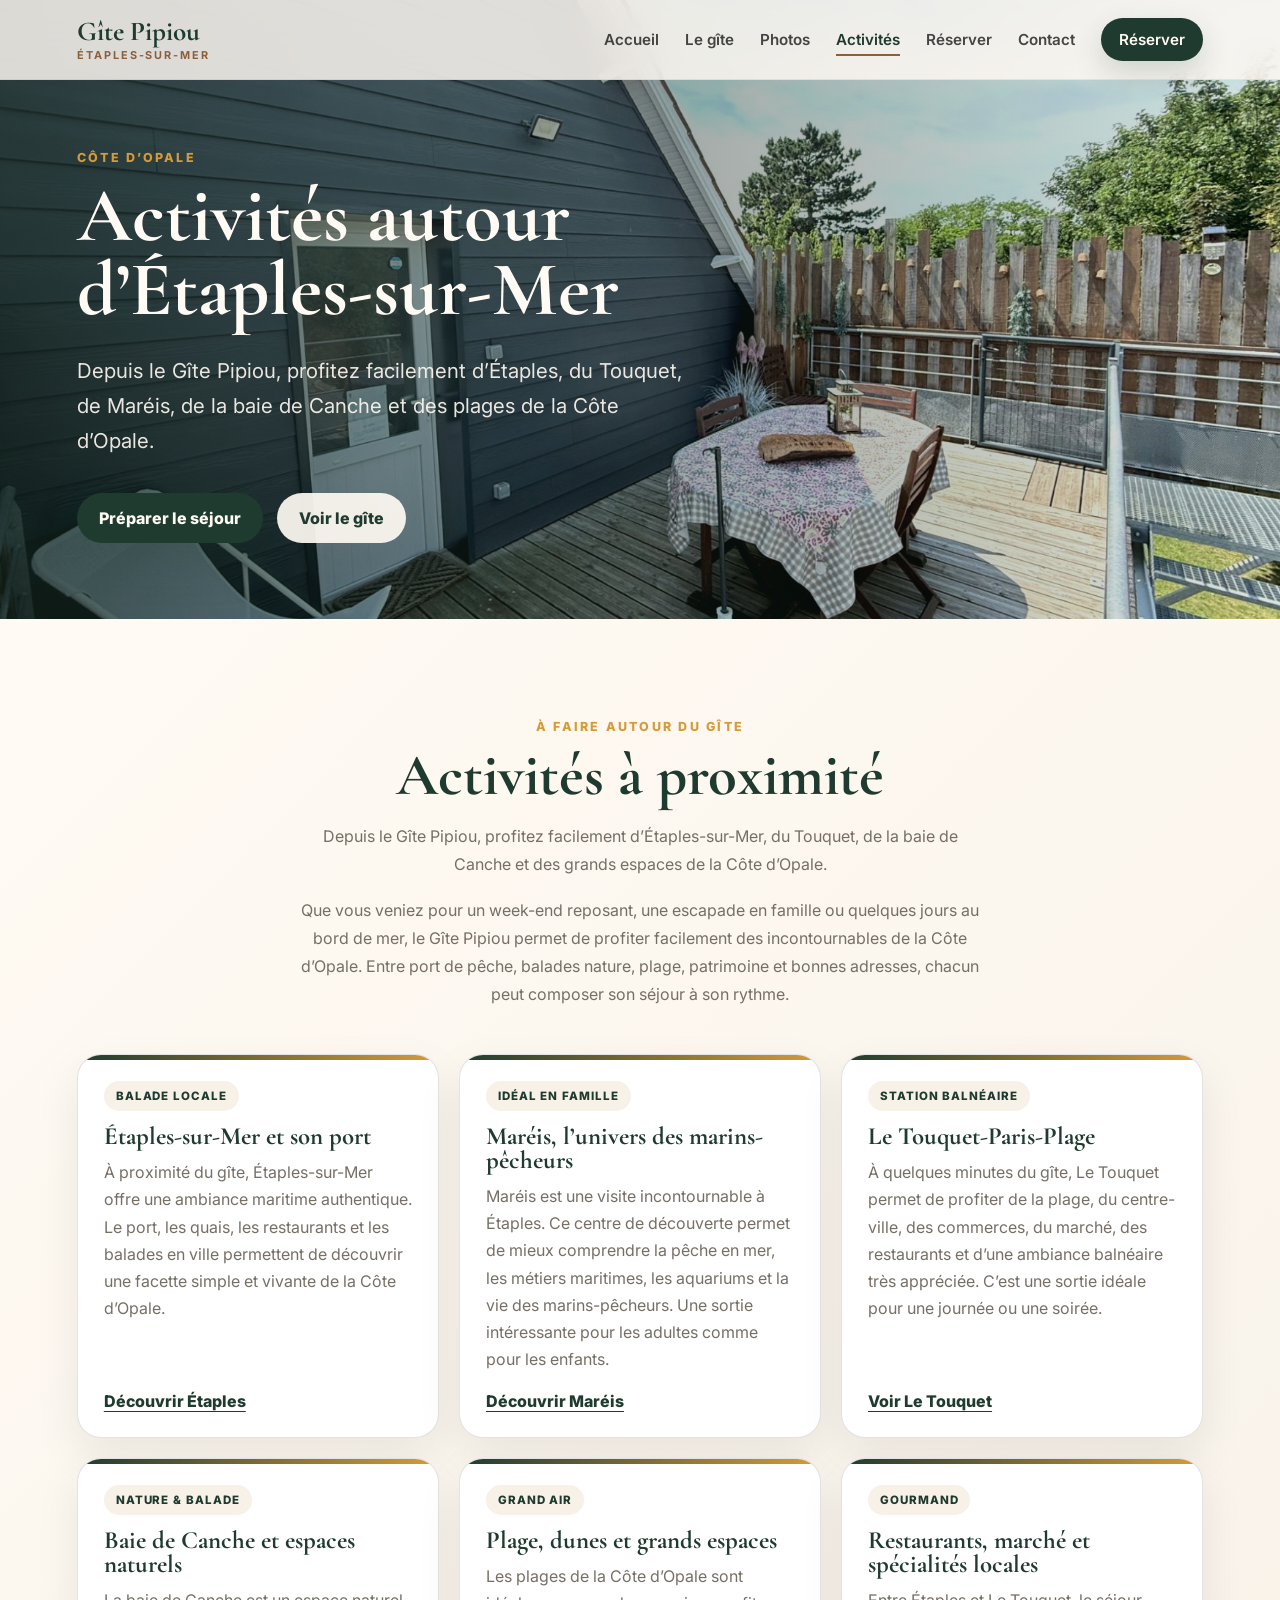
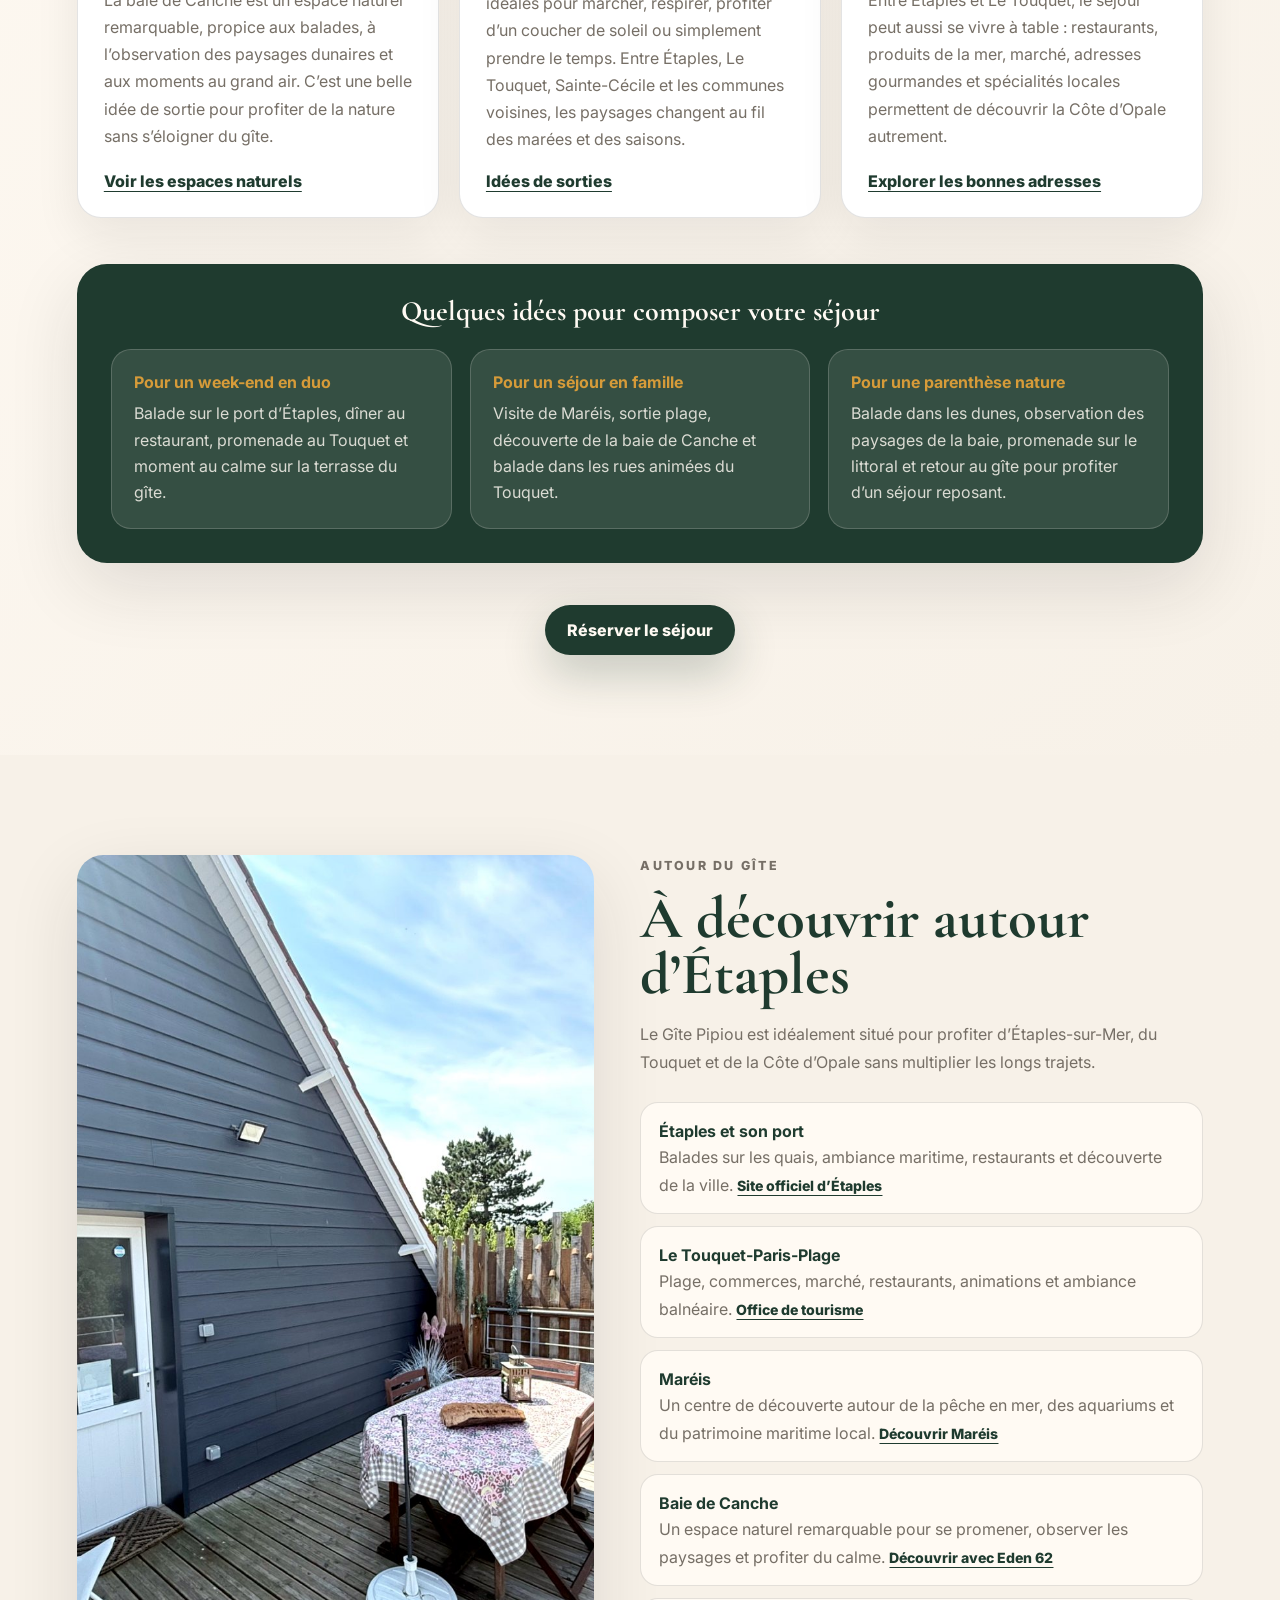
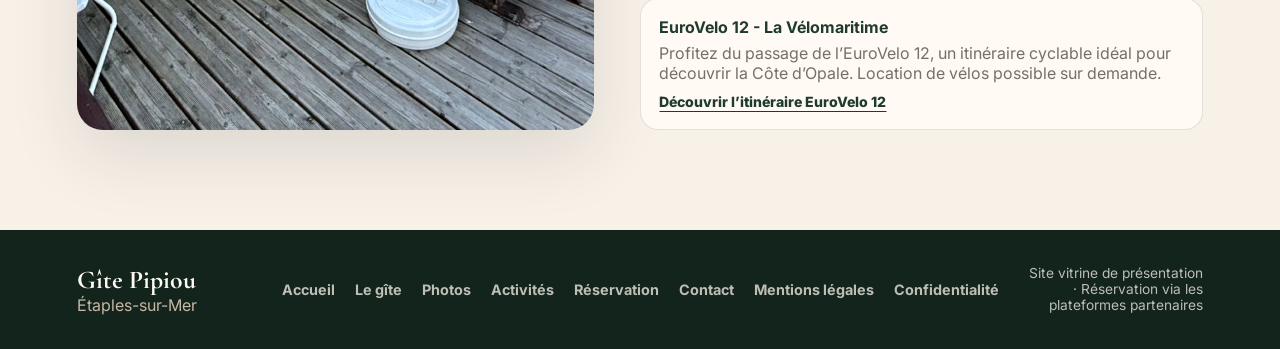
==== activites.html @ 5ee26347 "Finalise les informations légales du gîte" ====
<!DOCTYPE html>
<html lang="fr">
<head>
  <meta charset="UTF-8" />
  <meta name="viewport" content="width=device-width, initial-scale=1.0" />
  <title>Activités autour d’Étaples-sur-Mer | Gîte Pipiou Côte d’Opale</title>
  <meta name="description" content="Découvrez les activités à faire autour du Gîte Pipiou : Étaples-sur-Mer, Le Touquet, Maréis, baie de Canche, plages, restaurants et balades sur la Côte d’Opale." />
  <meta name="robots" content="index, follow, max-image-preview:large, max-snippet:-1, max-video-preview:-1" />
  <meta name="theme-color" content="#f5efe5" />
  <link rel="canonical" href="https://www.gite-pipiou-etaples.fr/activites" />

  <meta property="og:type" content="website" />
  <meta property="og:locale" content="fr_FR" />
  <meta property="og:site_name" content="Gîte Pipiou" />
  <meta property="og:title" content="Activités autour du Gîte Pipiou" />
  <meta property="og:description" content="Étaples-sur-Mer, Le Touquet, Maréis, baie de Canche, plages, restaurants et balades sur la Côte d’Opale." />
  <meta property="og:url" content="https://www.gite-pipiou-etaples.fr/activites" />
  <meta property="og:image" content="https://www.gite-pipiou-etaples.fr/assets/images/pipiou-salon-principal.jpeg" />
  <meta property="og:image:alt" content="Gîte Pipiou à Étaples-sur-Mer" />

  <meta name="twitter:card" content="summary_large_image" />
  <meta name="twitter:title" content="Activités autour du Gîte Pipiou" />
  <meta name="twitter:description" content="Étaples-sur-Mer, Le Touquet, Maréis, baie de Canche, plages, restaurants et balades sur la Côte d’Opale." />
  <meta name="twitter:image" content="https://www.gite-pipiou-etaples.fr/assets/images/pipiou-salon-principal.jpeg" />

  <link rel="preload" as="image" href="assets/images/pipiou-salon-principal.jpeg" type="image/jpeg" fetchpriority="high" />
  <link rel="preconnect" href="https://fonts.googleapis.com">
  <link rel="preconnect" href="https://fonts.gstatic.com" crossorigin>
  <link href="https://fonts.googleapis.com/css2?family=Cormorant+Garamond:wght@500;600;700&amp;family=Inter:wght@400;500;600;700&amp;display=swap" rel="stylesheet">
  <link rel="stylesheet" href="style.css" />

  <script type="application/ld+json">
    {
      "@context": "https://schema.org",
      "@type": "LodgingBusiness",
      "name": "Gîte Pipiou",
      "starRating": { "@type": "Rating", "ratingValue": "3" },
      "description": "Meublé de tourisme classé 3 étoiles pour 2 à 4 personnes avec terrasse et parking à Étaples-sur-Mer, près du Touquet et de la Côte d’Opale.",
      "url": "https://www.gite-pipiou-etaples.fr/",
      "image": [
        "https://www.gite-pipiou-etaples.fr/assets/images/pipiou-salon-principal.jpeg",
        "https://www.gite-pipiou-etaples.fr/assets/images/pipiou-chambre-principale.jpeg",
        "https://www.gite-pipiou-etaples.fr/assets/images/pipiou-terrasse-principale.jpeg"
      ],
      "address": {
        "@type": "PostalAddress",
        "streetAddress": "3 Rue des Pluviers",
        "postalCode": "62630",
        "addressLocality": "Étaples-sur-Mer",
        "addressRegion": "Hauts-de-France",
        "addressCountry": "FR"
      },
      "amenityFeature": [
        { "@type": "LocationFeatureSpecification", "name": "Terrasse privative", "value": true },
        { "@type": "LocationFeatureSpecification", "name": "Parking gratuit", "value": true },
        { "@type": "LocationFeatureSpecification", "name": "Wi-Fi", "value": true },
        { "@type": "LocationFeatureSpecification", "name": "Cuisine équipée", "value": true }
      ]
    }
  </script>
</head>
<body>
  <header class="site-header" id="top">
    <a class="brand" href="index.html" aria-label="Retour à l'accueil">
      <span class="brand-name">Gîte Pipiou</span>
      <span class="brand-place">Étaples-sur-Mer</span>
    </a>

    <button class="menu-toggle" type="button" aria-label="Ouvrir le menu" aria-expanded="false">
      <span></span><span></span><span></span>
    </button>

    <nav class="main-nav" aria-label="Navigation principale">
      <a href="index.html">Accueil</a>
      <a href="gite.html">Le gîte</a>
      <a href="photos.html">Photos</a>
      <a href="activites.html" aria-current="page">Activités</a>
      <a href="reservation.html">Réserver</a>
      <a href="contact.html">Contact</a>
      <a class="nav-cta" href="reservation.html">Réserver</a>
    </nav>
  </header>

  <main>
    <section class="hero page-hero activities-hero">
      <div class="hero-bg" role="img" aria-label="Gîte Pipiou à Étaples-sur-Mer"></div>
      <div class="hero-overlay"></div>
      <div class="hero-content reveal">
        <p class="eyebrow">Côte d’Opale</p>
        <h1>Activités autour d’Étaples-sur-Mer</h1>
        <p class="hero-text">Depuis le Gîte Pipiou, profitez facilement d’Étaples, du Touquet, de Maréis, de la baie de Canche et des plages de la Côte d’Opale.</p>
        <div class="hero-actions">
          <a class="btn btn-primary" href="reservation.html">Préparer le séjour</a>
          <a class="btn btn-light" href="photos.html">Voir le gîte</a>
        </div>
      </div>
    </section>

<section class="section activities-section" id="activites">
<div class="section-heading reveal">
<p class="section-kicker">À faire autour du gîte</p>
<h2>Activités à proximité</h2>
<p>Depuis le Gîte Pipiou, profitez facilement d’Étaples-sur-Mer, du Touquet, de la baie de Canche et des grands espaces de la Côte d’Opale.</p>
<p>Que vous veniez pour un week-end reposant, une escapade en famille ou quelques jours au bord de mer, le Gîte Pipiou permet de profiter facilement des incontournables de la Côte d’Opale. Entre port de pêche, balades nature, plage, patrimoine et bonnes adresses, chacun peut composer son séjour à son rythme.</p>
</div>
<div class="activities-grid">
<article class="activity-card reveal">
<span class="activity-badge">Balade locale</span>
<h3>Étaples-sur-Mer et son port</h3>
<p>À proximité du gîte, Étaples-sur-Mer offre une ambiance maritime authentique. Le port, les quais, les restaurants et les balades en ville permettent de découvrir une facette simple et vivante de la Côte d’Opale.</p>
<a class="activity-link" href="https://etaples-sur-mer.fr/" rel="noopener noreferrer" target="_blank">Découvrir Étaples</a>
</article>
<article class="activity-card reveal">
<span class="activity-badge">Idéal en famille</span>
<h3>Maréis, l’univers des marins-pêcheurs</h3>
<p>Maréis est une visite incontournable à Étaples. Ce centre de découverte permet de mieux comprendre la pêche en mer, les métiers maritimes, les aquariums et la vie des marins-pêcheurs. Une sortie intéressante pour les adultes comme pour les enfants.</p>
<a class="activity-link" href="https://www.mareis.fr/" rel="noopener noreferrer" target="_blank">Découvrir Maréis</a>
</article>
<article class="activity-card reveal">
<span class="activity-badge">Station balnéaire</span>
<h3>Le Touquet-Paris-Plage</h3>
<p>À quelques minutes du gîte, Le Touquet permet de profiter de la plage, du centre-ville, des commerces, du marché, des restaurants et d’une ambiance balnéaire très appréciée. C’est une sortie idéale pour une journée ou une soirée.</p>
<a class="activity-link" href="https://www.letouquet.com/" rel="noopener noreferrer" target="_blank">Voir Le Touquet</a>
</article>
<article class="activity-card reveal">
<span class="activity-badge">Nature &amp; balade</span>
<h3>Baie de Canche et espaces naturels</h3>
<p>La baie de Canche est un espace naturel remarquable, propice aux balades, à l’observation des paysages dunaires et aux moments au grand air. C’est une belle idée de sortie pour profiter de la nature sans s’éloigner du gîte.</p>
<a class="activity-link" href="https://www.eden62.fr/" rel="noopener noreferrer" target="_blank">Voir les espaces naturels</a>
</article>
<article class="activity-card reveal">
<span class="activity-badge">Grand air</span>
<h3>Plage, dunes et grands espaces</h3>
<p>Les plages de la Côte d’Opale sont idéales pour marcher, respirer, profiter d’un coucher de soleil ou simplement prendre le temps. Entre Étaples, Le Touquet, Sainte-Cécile et les communes voisines, les paysages changent au fil des marées et des saisons.</p>
<a class="activity-link" href="https://www.destinationcotedopale.com/evenements/agenda/" rel="noopener noreferrer" target="_blank">Idées de sorties</a>
</article>
<article class="activity-card reveal">
<span class="activity-badge">Gourmand</span>
<h3>Restaurants, marché et spécialités locales</h3>
<p>Entre Étaples et Le Touquet, le séjour peut aussi se vivre à table : restaurants, produits de la mer, marché, adresses gourmandes et spécialités locales permettent de découvrir la Côte d’Opale autrement.</p>
<a class="activity-link" href="https://www.tourisme-etaples.com/sejourner/ou-manger/restaurants-brasseries/" rel="noopener noreferrer" target="_blank">Explorer les bonnes adresses</a>
</article>
</div>
<div class="stay-ideas reveal">
<h3>Quelques idées pour composer votre séjour</h3>
<div class="stay-ideas-grid">
<article class="stay-idea">
<strong>Pour un week-end en duo</strong>
<p>Balade sur le port d’Étaples, dîner au restaurant, promenade au Touquet et moment au calme sur la terrasse du gîte.</p>
</article>
<article class="stay-idea">
<strong>Pour un séjour en famille</strong>
<p>Visite de Maréis, sortie plage, découverte de la baie de Canche et balade dans les rues animées du Touquet.</p>
</article>
<article class="stay-idea">
<strong>Pour une parenthèse nature</strong>
<p>Balade dans les dunes, observation des paysages de la baie, promenade sur le littoral et retour au gîte pour profiter d’un séjour reposant.</p>
</article>
</div>
</div>
<div class="activities-cta reveal">
<a class="btn btn-primary" href="reservation.html">Réserver le séjour</a>
</div>
</section>

<section class="section split-section" id="alentours">
<div class="split-image reveal">
<img alt="Terrasse privative du Gîte Pipiou" decoding="async" loading="lazy" src="assets/images/pipiou-terrasse-principale.jpeg"/>
</div>
<div class="split-content reveal">
<p class="section-kicker">Autour du gîte</p>
<h2>À découvrir autour d’Étaples</h2>
<p>Le Gîte Pipiou est idéalement situé pour profiter d’Étaples-sur-Mer, du Touquet et de la Côte d’Opale sans multiplier les longs trajets.</p>
<div class="place-list">
<article>
<strong>Étaples et son port</strong>
<span>Balades sur les quais, ambiance maritime, restaurants et découverte de la ville.</span>
<a class="place-link" href="https://etaples-sur-mer.fr/" rel="noopener noreferrer" target="_blank">Site officiel d’Étaples</a>
</article>
<article>
<strong>Le Touquet-Paris-Plage</strong>
<span>Plage, commerces, marché, restaurants, animations et ambiance balnéaire.</span>
<a class="place-link" href="https://www.letouquet.com/" rel="noopener noreferrer" target="_blank">Office de tourisme</a>
</article>
<article>
<strong>Maréis</strong>
<span>Un centre de découverte autour de la pêche en mer, des aquariums et du patrimoine maritime local.</span>
<a class="place-link" href="https://www.mareis.fr/" rel="noopener noreferrer" target="_blank">Découvrir Maréis</a>
</article>
<article>
<strong>Baie de Canche</strong>
<span>Un espace naturel remarquable pour se promener, observer les paysages et profiter du calme.</span>
<a class="place-link" href="https://www.eden62.fr/" rel="noopener noreferrer" target="_blank">Découvrir avec Eden 62</a>
</article>
<article>
  <strong>EuroVelo 12 - La Vélomaritime</strong>
  <span>Profitez du passage de l’EuroVelo 12, un itinéraire cyclable idéal pour découvrir la Côte d’Opale. Location de vélos possible sur demande.</span>
  <a class="place-link" href="https://fr.eurovelo.com/ev12" rel="noopener noreferrer" target="_blank">Découvrir l’itinéraire EuroVelo 12</a>
</article>
</div>
</div>
</section>
  </main>

  <footer class="site-footer">
    <div>
      <strong>Gîte Pipiou</strong>
      <span>Étaples-sur-Mer</span>
    </div>
    <nav aria-label="Navigation pied de page">
      <a href="index.html">Accueil</a>
      <a href="gite.html">Le gîte</a>
      <a href="photos.html">Photos</a>
      <a href="activites.html">Activités</a>
      <a href="reservation.html">Réservation</a>
      <a href="contact.html">Contact</a>
      <a href="mentions-legales.html">Mentions légales</a>
      <a href="politique-confidentialite.html">Confidentialité</a>
    </nav>
    <p>Site vitrine de présentation · Réservation via les plateformes partenaires</p>
  </footer>

  <div class="lightbox" aria-hidden="true">
    <button class="lightbox-close" type="button" aria-label="Fermer l’image">×</button>
    <img loading="lazy" decoding="async" src="" alt="Photo agrandie du gîte">
  </div>

  <script src="script.js"></script>
</body>
</html>
---- style.css ----
:root {
  --forest: #1f3b2f;
  --forest-dark: #12241c;
  --taupe: #c8b7a6;
  --sand: #f7f1e8;
  --cream: #fffaf3;
  --wood: #8b5e3c;
  --ochre: #d69b39;
  --ink: #1f1f1f;
  --muted: #766f66;
  --line: rgba(31, 31, 31, 0.12);
  --shadow: 0 24px 70px rgba(31, 31, 31, 0.12);
  --radius: 26px;
}

* { box-sizing: border-box; }
html { scroll-behavior: smooth; }
section[id] { scroll-margin-top: 86px; }
body {
  margin: 0;
  font-family: "Inter", system-ui, -apple-system, BlinkMacSystemFont, "Segoe UI", sans-serif;
  background: var(--cream);
  color: var(--ink);
}
img { display: block; max-width: 100%; }
a { color: inherit; text-decoration: none; }
button { font: inherit; }

.site-header {
  position: fixed;
  top: 0;
  left: 0;
  right: 0;
  z-index: 100;
  display: flex;
  align-items: center;
  justify-content: space-between;
  padding: 18px 6vw;
  background: rgba(255, 250, 243, 0.84);
  backdrop-filter: blur(18px);
  border-bottom: 1px solid rgba(31, 31, 31, 0.08);
  transition: padding .25s ease, box-shadow .25s ease;
}
.site-header.scrolled { padding-block: 12px; box-shadow: 0 12px 35px rgba(0,0,0,.08); }
.brand { display: grid; line-height: 1; }
.brand-name {
  font-family: "Cormorant Garamond", serif;
  font-size: clamp(1.7rem, 2vw, 2.2rem);
  color: var(--forest);
  font-weight: 700;
}
.brand-place {
  margin-top: 4px;
  color: var(--wood);
  letter-spacing: .18em;
  text-transform: uppercase;
  font-size: .68rem;
  font-weight: 700;
}
.main-nav { display: flex; align-items: center; gap: 26px; font-size: .95rem; font-weight: 600; }
.main-nav a { position: relative; color: rgba(31,31,31,.82); }
.main-nav a:not(.nav-cta)::after {
  content: "";
  position: absolute;
  left: 0;
  bottom: -7px;
  width: 0;
  height: 2px;
  background: var(--wood);
  transition: width .25s ease;
}
.main-nav a:hover::after { width: 100%; }
.nav-cta {
  padding: 12px 18px;
  border-radius: 999px;
  color: var(--cream) !important;
  background: var(--forest);
  box-shadow: 0 12px 30px rgba(31,59,47,.18);
}
.menu-toggle { display: none; width: 44px; height: 44px; border: 0; background: transparent; cursor: pointer; }
.menu-toggle span { display: block; width: 24px; height: 2px; margin: 5px auto; background: var(--forest); transition: transform .25s ease, opacity .25s ease; }

.hero {
  position: relative;
  min-height: 94vh;
  display: grid;
  align-items: center;
  padding: 160px 6vw 90px;
  overflow: hidden;
  color: var(--cream);
}
.hero-bg, .hero-overlay { position: absolute; inset: 0; }
.hero-bg {
  background-image: url("assets/images/pipiou-salon-principal.jpeg");
  background-size: cover;
  background-position: center;
  transform: scale(1.03);
}
.hero-overlay {
  background: linear-gradient(90deg, rgba(18,36,28,.76), rgba(18,36,28,.42) 47%, rgba(18,36,28,.12));
}
.hero-content { position: relative; max-width: 780px; }
.eyebrow, .section-kicker {
  margin: 0 0 14px;
  color: var(--ochre);
  text-transform: uppercase;
  letter-spacing: .18em;
  font-size: .78rem;
  font-weight: 800;
}
h1, h2, h3 {
  font-family: "Cormorant Garamond", serif;
  line-height: .96;
  margin: 0;
  font-weight: 700;
}
h1 { font-size: clamp(3.2rem, 7vw, 7.3rem); max-width: 900px; }
h2 { font-size: clamp(2.3rem, 4.6vw, 4.8rem); color: var(--forest); }
h3 { font-size: 1.75rem; color: var(--forest); }
.hero-text { max-width: 610px; margin: 28px 0 0; font-size: clamp(1.05rem, 1.6vw, 1.3rem); line-height: 1.7; color: rgba(255,250,243,.9); }
.hero-actions { display: flex; flex-wrap: wrap; gap: 14px; margin-top: 34px; }
.btn {
  display: inline-flex;
  align-items: center;
  justify-content: center;
  min-height: 50px;
  padding: 14px 22px;
  border-radius: 999px;
  font-weight: 800;
  transition: transform .25s ease, box-shadow .25s ease, background .25s ease;
}
.btn:hover { transform: translateY(-2px); }
.btn-primary { background: var(--forest); color: var(--cream); box-shadow: 0 18px 45px rgba(31,59,47,.24); }
.btn-light { background: rgba(255,250,243,.92); color: var(--forest); }
.hero-badges { display: flex; flex-wrap: wrap; gap: 10px; margin-top: 34px; }
.hero-badges span {
  padding: 10px 14px;
  border: 1px solid rgba(255,250,243,.35);
  border-radius: 999px;
  background: rgba(255,250,243,.12);
  backdrop-filter: blur(12px);
  font-weight: 700;
  font-size: .9rem;
}

.section { padding: 100px 6vw; }
.section-heading { max-width: 820px; margin: 0 auto 46px; text-align: center; }
.section-heading p:not(.section-kicker) { color: var(--muted); line-height: 1.75; max-width: 680px; margin: 18px auto 0; }
.intro-grid { display: grid; grid-template-columns: 1fr .92fr; gap: 60px; align-items: center; max-width: 1180px; margin: 0 auto; }
.intro-text p { color: var(--muted); line-height: 1.85; font-size: 1.04rem; }
.quick-info {
  display: grid;
  grid-template-columns: repeat(4, 1fr);
  gap: 14px;
  margin-top: 32px;
}
.quick-info div {
  padding: 18px 14px;
  border: 1px solid var(--line);
  border-radius: 20px;
  background: var(--sand);
}
.quick-info strong { display: block; color: var(--forest); }
.quick-info span { display: block; margin-top: 5px; color: var(--muted); font-size: .86rem; }
.intro-photo { position: relative; }
.intro-photo img { width: 100%; aspect-ratio: 4 / 5; object-fit: cover; border-radius: var(--radius); box-shadow: var(--shadow); }
.floating-card {
  position: absolute;
  left: -28px;
  bottom: 28px;
  display: grid;
  gap: 4px;
  min-width: 190px;
  padding: 18px 20px;
  border-radius: 20px;
  color: var(--cream);
  background: var(--forest);
  box-shadow: 0 18px 45px rgba(31,59,47,.2);
}
.floating-card strong { font-size: 1.55rem; }
.floating-card span { color: rgba(255,250,243,.74); }

.warm-section { background: var(--sand); }
.feature-grid { max-width: 1180px; margin: 0 auto; display: grid; grid-template-columns: repeat(4, 1fr); gap: 20px; }
.feature-card {
  overflow: hidden;
  border-radius: 24px;
  background: var(--cream);
  box-shadow: 0 18px 45px rgba(31,31,31,.08);
}
.feature-card img { width: 100%; aspect-ratio: 4 / 3.2; object-fit: cover; }
.feature-card div { padding: 24px; }
.feature-card p { color: var(--muted); line-height: 1.65; margin-bottom: 0; }

.equipment-grid {
  max-width: 1080px;
  margin: 0 auto;
  display: grid;
  grid-template-columns: repeat(6, 1fr);
  gap: 12px;
}
.equipment-grid span {
  min-height: 58px;
  display: flex;
  align-items: center;
  justify-content: center;
  padding: 12px;
  text-align: center;
  border-radius: 16px;
  background: #fff;
  border: 1px solid var(--line);
  color: var(--forest);
  font-weight: 700;
}

.practical-grid {
  max-width: 1080px;
  margin: 0 auto;
  display: grid;
  grid-template-columns: repeat(2, minmax(0, 1fr));
  gap: 16px;
}
.practical-grid article {
  padding: 22px;
  border: 1px solid var(--line);
  border-radius: 20px;
  background: var(--cream);
}
.practical-grid strong { display: block; margin-bottom: 8px; color: var(--forest); }
.practical-grid span { color: var(--muted); line-height: 1.65; }

.gallery-section { background: #fff; }
.gallery-group { max-width: 1180px; margin: 0 auto 42px; }
.gallery-group h3 { margin-bottom: 16px; }
.gallery-grid { display: grid; grid-template-columns: repeat(4, 1fr); gap: 14px; }
.gallery-grid.compact { grid-template-columns: repeat(3, 1fr); }
.gallery-grid.two-up { grid-template-columns: repeat(2, 1fr); }
.gallery-grid.featured-three { grid-template-columns: repeat(3, 1fr); }
.gallery-item {
  border: 0;
  padding: 0;
  cursor: zoom-in;
  overflow: hidden;
  border-radius: 22px;
  background: var(--sand);
  box-shadow: 0 12px 32px rgba(31,31,31,.08);
}
.gallery-item.large { grid-column: span 2; grid-row: span 2; }
.gallery-item img { width: 100%; height: 100%; min-height: 240px; aspect-ratio: 1 / .82; object-fit: cover; transition: transform .45s ease; }
.gallery-item:hover img { transform: scale(1.06); }
.gallery-item.large img { min-height: 494px; }

.activities-section { background: linear-gradient(135deg, var(--cream), var(--sand)); }
.activities-grid {
  max-width: 1180px;
  margin: 0 auto;
  display: grid;
  grid-template-columns: repeat(3, minmax(0, 1fr));
  gap: 20px;
}
.activity-card {
  position: relative;
  overflow: hidden;
  display: flex;
  flex-direction: column;
  min-height: 100%;
  padding: 26px;
  border-radius: 24px;
  background: #fff;
  border: 1px solid var(--line);
  box-shadow: 0 18px 45px rgba(31,31,31,.08);
  transition: transform .3s ease, box-shadow .3s ease;
}
.activity-card::before {
  content: "";
  position: absolute;
  top: 0;
  left: 0;
  width: 100%;
  height: 5px;
  background: linear-gradient(90deg, var(--forest), var(--ochre));
}
.activity-card:hover { transform: translateY(-5px); box-shadow: 0 24px 54px rgba(31,31,31,.13); }
.activity-card h3 { margin: 14px 0 10px; font-size: 1.55rem; }
.activity-card p { margin: 0; color: var(--muted); line-height: 1.7; }
.activity-badge {
  align-self: flex-start;
  display: inline-flex;
  padding: 8px 12px;
  border-radius: 999px;
  background: var(--sand);
  color: var(--forest);
  font-size: .72rem;
  font-weight: 800;
  text-transform: uppercase;
  letter-spacing: .08em;
}
.activity-link {
  display: inline-flex;
  align-self: flex-start;
  margin-top: auto;
  padding-top: 18px;
  color: var(--forest);
  font-weight: 800;
  text-decoration: underline;
  text-underline-offset: 4px;
}
.activity-link:hover { color: var(--wood); }
.stay-ideas {
  max-width: 1180px;
  margin: 46px auto 0;
  padding: 34px;
  border-radius: 30px;
  background: var(--forest);
  color: var(--cream);
  box-shadow: var(--shadow);
}
.stay-ideas h3 { color: var(--cream); text-align: center; margin: 0 0 24px; }
.stay-ideas-grid { display: grid; grid-template-columns: repeat(3, minmax(0, 1fr)); gap: 18px; }
.stay-idea {
  padding: 22px;
  border-radius: 20px;
  background: rgba(255,250,243,.1);
  border: 1px solid rgba(255,250,243,.18);
}
.stay-idea strong { display: block; margin-bottom: 8px; color: var(--ochre); }
.stay-idea p { margin: 0; line-height: 1.65; color: rgba(255,250,243,.82); }
.activities-cta { max-width: 820px; margin: 42px auto 0; text-align: center; }
.activities-cta p { color: var(--muted); line-height: 1.75; margin: 0 0 22px; }

.split-section { display: grid; grid-template-columns: .92fr 1fr; align-items: stretch; gap: 46px; background: var(--sand); }
.split-image img { width: 100%; height: 100%; min-height: 560px; object-fit: cover; border-radius: var(--radius); box-shadow: var(--shadow); }
.split-content { align-self: center; max-width: 620px; }
.split-content p { color: var(--muted); line-height: 1.75; }
.place-list { display: grid; gap: 12px; margin-top: 26px; }
.place-list article { padding: 18px; border-radius: 18px; background: var(--cream); border: 1px solid var(--line); }
.place-list strong { display: block; color: var(--forest); margin-bottom: 6px; }
.place-list span { color: var(--muted); }
.place-link {
  display: inline-flex;
  margin-top: 10px;
  color: var(--forest);
  font-size: .88rem;
  font-weight: 800;
  text-decoration: underline;
  text-underline-offset: 4px;
}
.place-link:hover { color: var(--wood); }

.review-section { background: var(--forest); color: var(--cream); }
.review-card { max-width: 900px; margin: 0 auto; text-align: center; }
.review-card h2 { color: var(--cream); }
.rating { display: grid; gap: 6px; margin: 28px auto; }
.rating strong { font-size: clamp(2.6rem, 6vw, 5rem); font-family: "Cormorant Garamond", serif; color: var(--ochre); }
.rating span { color: rgba(255,250,243,.78); }
.review-tags { display: flex; justify-content: center; flex-wrap: wrap; gap: 10px; }
.review-tags span { border: 1px solid rgba(255,250,243,.22); border-radius: 999px; padding: 10px 14px; background: rgba(255,250,243,.08); }

.booking-section { background: linear-gradient(135deg, var(--cream), var(--sand)); }
.booking-box {
  max-width: 820px;
  margin: 0 auto;
  padding: clamp(32px, 6vw, 70px);
  text-align: center;
  border-radius: 34px;
  background: #fff;
  box-shadow: var(--shadow);
}
.booking-box p:not(.section-kicker) { color: var(--muted); line-height: 1.75; max-width: 620px; margin: 18px auto 0; }
.booking-actions {
  display: grid;
  grid-template-columns: repeat(2, minmax(0, 1fr));
  gap: 14px;
  margin: 32px auto 0;
  max-width: 680px;
}
.booking-actions .btn { width: 100%; border: 1px solid transparent; }
.booking-platform {
  color: var(--forest);
  background: var(--sand);
  border-color: var(--line) !important;
}
.booking-actions .btn:not(:disabled):hover { box-shadow: 0 14px 32px rgba(31,59,47,.14); }

.booking-call { grid-column: 1 / -1; width: min(100%, 330px) !important; justify-self: center; }
.booking-box .booking-note { margin-top: 24px !important; font-size: .88rem; }

.site-footer {
  display: grid;
  grid-template-columns: 1fr auto 1fr;
  gap: 28px;
  align-items: center;
  padding: 34px 6vw;
  background: var(--forest-dark);
  color: rgba(255,250,243,.72);
}
.site-footer strong { display: block; color: var(--cream); font-family: "Cormorant Garamond", serif; font-size: 1.6rem; }
.site-footer span { color: var(--taupe); }
.site-footer nav { display: flex; gap: 20px; font-size: .9rem; font-weight: 700; }
.site-footer p { margin: 0; text-align: right; font-size: .86rem; }

.lightbox {
  position: fixed;
  inset: 0;
  z-index: 300;
  display: none;
  align-items: center;
  justify-content: center;
  padding: 6vw;
  background: rgba(18,24,22,.88);
}
.lightbox.active { display: flex; }
.lightbox img { max-height: 86vh; width: auto; border-radius: 18px; box-shadow: 0 35px 90px rgba(0,0,0,.45); }
.lightbox-close {
  position: absolute;
  top: 26px;
  right: 34px;
  width: 48px;
  height: 48px;
  border: 0;
  border-radius: 999px;
  background: var(--cream);
  color: var(--forest);
  font-size: 2rem;
  line-height: 1;
  cursor: pointer;
}

/* Animation progressive : contenu visible même si JavaScript ne se lance pas */
.reveal { opacity: 1; transform: none; }
html.js .reveal { opacity: 0; transform: translateY(22px); transition: opacity .8s ease, transform .8s ease; }
html.js .reveal.visible { opacity: 1; transform: translateY(0); }

@media (max-width: 1080px) {
  .feature-grid { grid-template-columns: repeat(2, 1fr); }
  .equipment-grid { grid-template-columns: repeat(3, 1fr); }
  .activities-grid { grid-template-columns: repeat(2, minmax(0, 1fr)); }
  .stay-ideas-grid { grid-template-columns: 1fr; }
}

@media (max-width: 860px) {
  .menu-toggle { display: block; }
  .menu-toggle.active span:nth-child(1) { transform: translateY(7px) rotate(45deg); }
  .menu-toggle.active span:nth-child(2) { opacity: 0; }
  .menu-toggle.active span:nth-child(3) { transform: translateY(-7px) rotate(-45deg); }
  .main-nav {
    position: absolute;
    top: 100%;
    left: 16px;
    right: 16px;
    display: none;
    flex-direction: column;
    align-items: stretch;
    gap: 0;
    padding: 14px;
    border-radius: 22px;
    background: var(--cream);
    box-shadow: var(--shadow);
  }
  .main-nav.open { display: flex; }
  .main-nav a { padding: 14px 12px; }
  .nav-cta { text-align: center; margin-top: 8px; }
  .hero { min-height: 86vh; padding-top: 140px; }
  .intro-grid, .split-section { grid-template-columns: 1fr; }
  .quick-info { grid-template-columns: repeat(2, 1fr); }
  .floating-card { left: 18px; }
  .gallery-grid, .gallery-grid.compact, .gallery-grid.two-up, .gallery-grid.featured-three { grid-template-columns: repeat(2, 1fr); }
  .gallery-item.large { grid-column: span 2; }
  .split-image img { min-height: 360px; }
  .site-footer { grid-template-columns: 1fr; text-align: center; }
  .site-footer nav { justify-content: center; flex-wrap: wrap; }
  .site-footer p { text-align: center; }
}

@media (max-width: 560px) {
  .site-header { padding-inline: 18px; }
  .section { padding: 74px 20px; }
  .hero { padding: 132px 20px 70px; }
  .hero-actions { flex-direction: column; align-items: stretch; }
  .hero-badges span { font-size: .82rem; }
  .quick-info, .feature-grid, .equipment-grid, .gallery-grid, .gallery-grid.compact, .gallery-grid.two-up, .gallery-grid.featured-three { grid-template-columns: 1fr; }
  .practical-grid { grid-template-columns: 1fr; }
  .gallery-item.large { grid-column: span 1; }
  .gallery-item.large img, .gallery-item img { min-height: 250px; }
  .activities-grid { grid-template-columns: 1fr; }
  .activity-card { padding: 22px; }
  .stay-ideas { padding: 26px 20px; }
  .booking-actions { grid-template-columns: 1fr; }

  .booking-call { grid-column: auto; width: 100% !important; }
  h1 { font-size: clamp(2.85rem, 17vw, 4.3rem); }
  h2 { font-size: clamp(2.1rem, 12vw, 3.5rem); }
}

/* Pages d'information */
.legal-page { background: var(--cream); color: var(--ink); }
.legal-page .site-header { position: static; }
.legal-back { padding: 11px 18px; }
.legal-main {
  width: min(820px, calc(100% - 40px));
  margin: 0 auto;
  padding: 80px 0 100px;
}
.legal-main h1 { margin: 8px 0 12px; }
.legal-main section { margin-top: 42px; }
.legal-main h2 { margin-bottom: 12px; font-size: clamp(1.7rem, 4vw, 2.3rem); }
.legal-main p { color: var(--muted); line-height: 1.8; }
.legal-main a { color: var(--forest); font-weight: 700; text-decoration: underline; }
.legal-updated { font-size: .92rem; }
.legal-footer > a { color: inherit; font-weight: 700; }

@media (max-width: 560px) {
  .legal-page .site-header { padding-inline: 20px; }
  .legal-back { padding: 9px 12px; font-size: .82rem; }
  .legal-main { width: min(100% - 32px, 820px); padding: 56px 0 72px; }
}


/* Ajouts site multi-pages */
.main-nav a[aria-current="page"] {
  color: var(--forest);
}
.main-nav a[aria-current="page"]::after {
  width: 100%;
}
.page-hero {
  min-height: 56vh;
  padding-top: 150px;
  padding-bottom: 76px;
}
.page-hero h1 {
  max-width: 980px;
  font-size: clamp(3rem, 6vw, 6rem);
}
.gite-hero .hero-bg { background-image: url("assets/images/pipiou-sejour-cuisine.jpeg"); }
.photos-hero .hero-bg { background-image: url("assets/images/pipiou-terrasse-large.jpeg"); }
.activities-hero .hero-bg { background-image: url("assets/images/pipiou-terrasse-principale.jpeg"); }
.reservation-hero .hero-bg { background-image: url("assets/images/pipiou-salon-principal.jpeg"); }
.contact-hero .hero-bg { background-image: url("assets/images/pipiou-terrasse-principale.jpeg"); }
.contact-section {
  background: #fff;
}
.contact-grid {
  max-width: 1180px;
  margin: 0 auto;
  display: grid;
  grid-template-columns: repeat(3, minmax(0, 1fr));
  gap: 20px;
}
.contact-card {
  padding: 30px;
  border-radius: 24px;
  background: var(--cream);
  border: 1px solid var(--line);
  box-shadow: 0 18px 45px rgba(31,31,31,.08);
}
.contact-card p {
  color: var(--muted);
  line-height: 1.75;
}
.contact-detail-link {
  color: var(--forest);
  font-weight: 700;
  text-decoration: underline;
  text-underline-offset: 4px;
}
.contact-links {
  display: grid;
  gap: 10px;
  margin-top: 18px;
}
.contact-links a {
  display: inline-flex;
  color: var(--forest);
  font-weight: 800;
  text-decoration: underline;
  text-underline-offset: 4px;
}
@media (max-width: 860px) {
  .contact-grid { grid-template-columns: 1fr; }
  .page-hero { min-height: 48vh; }
}
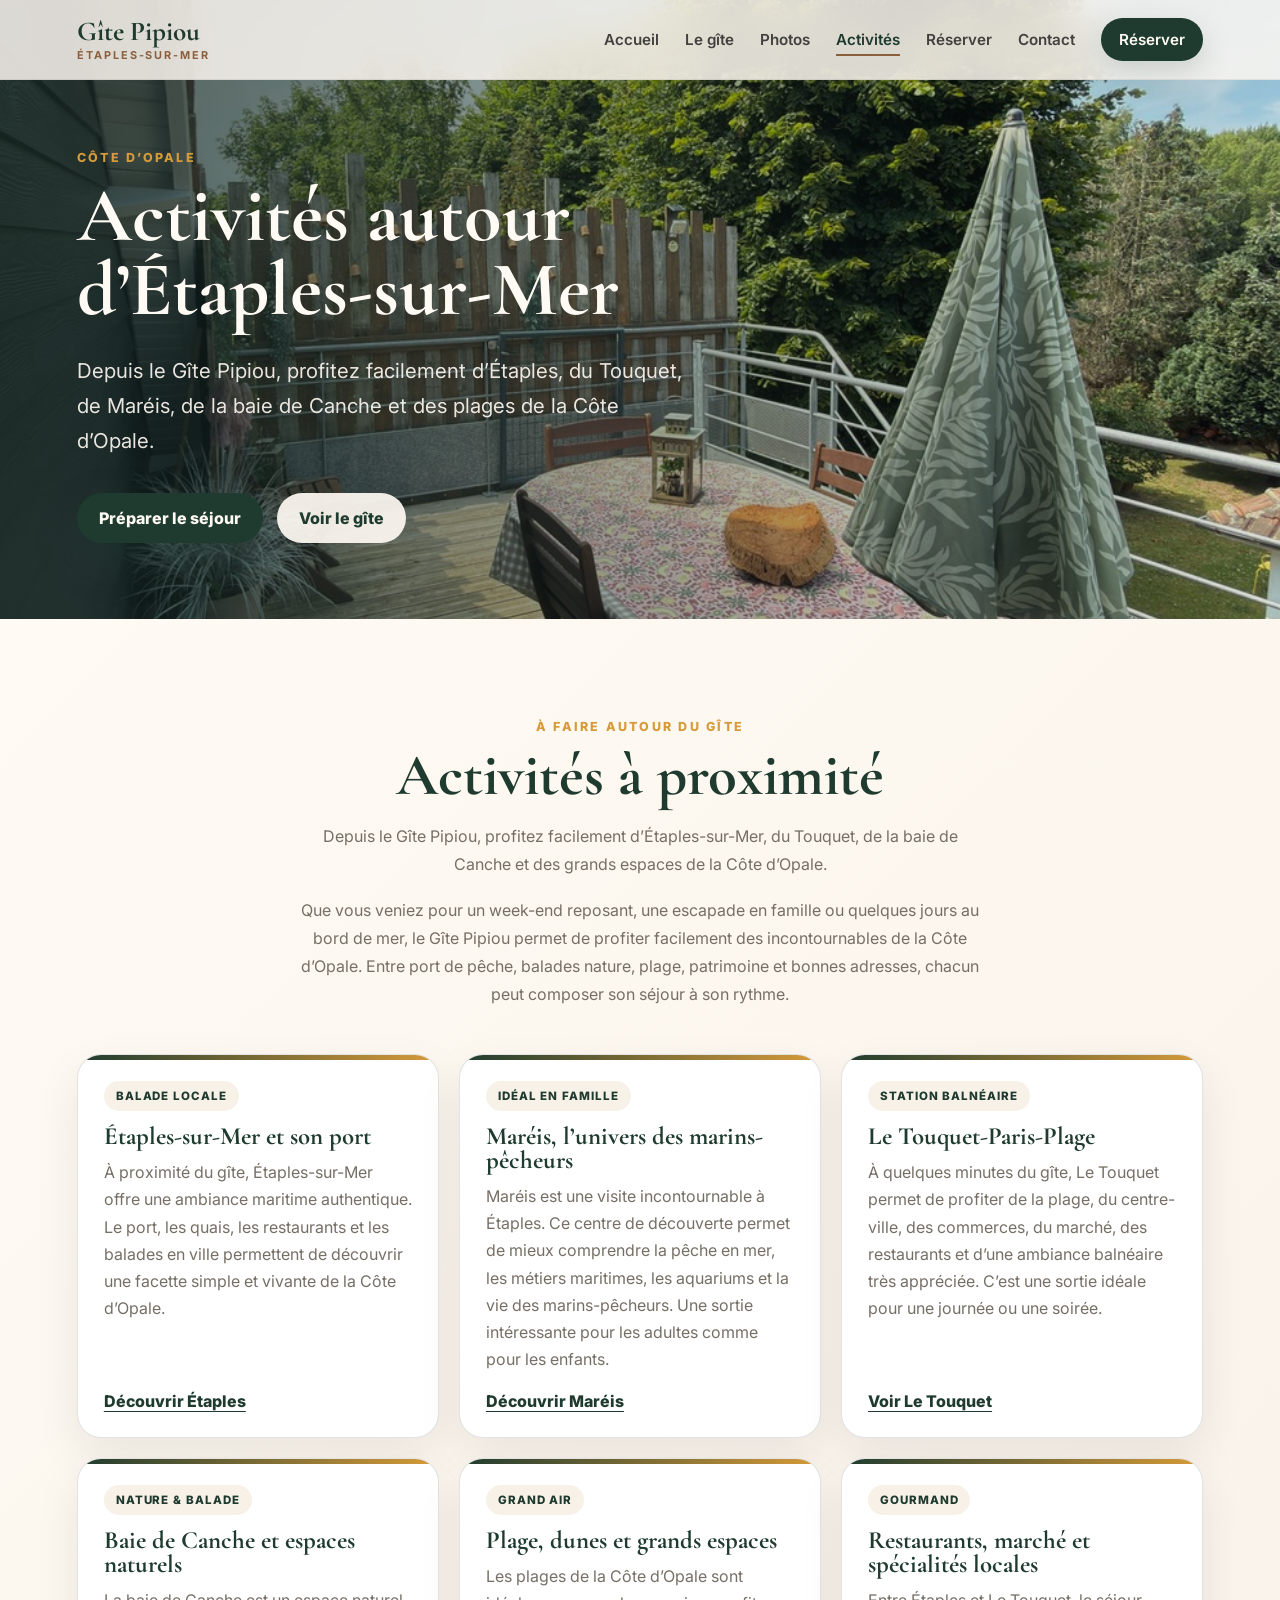
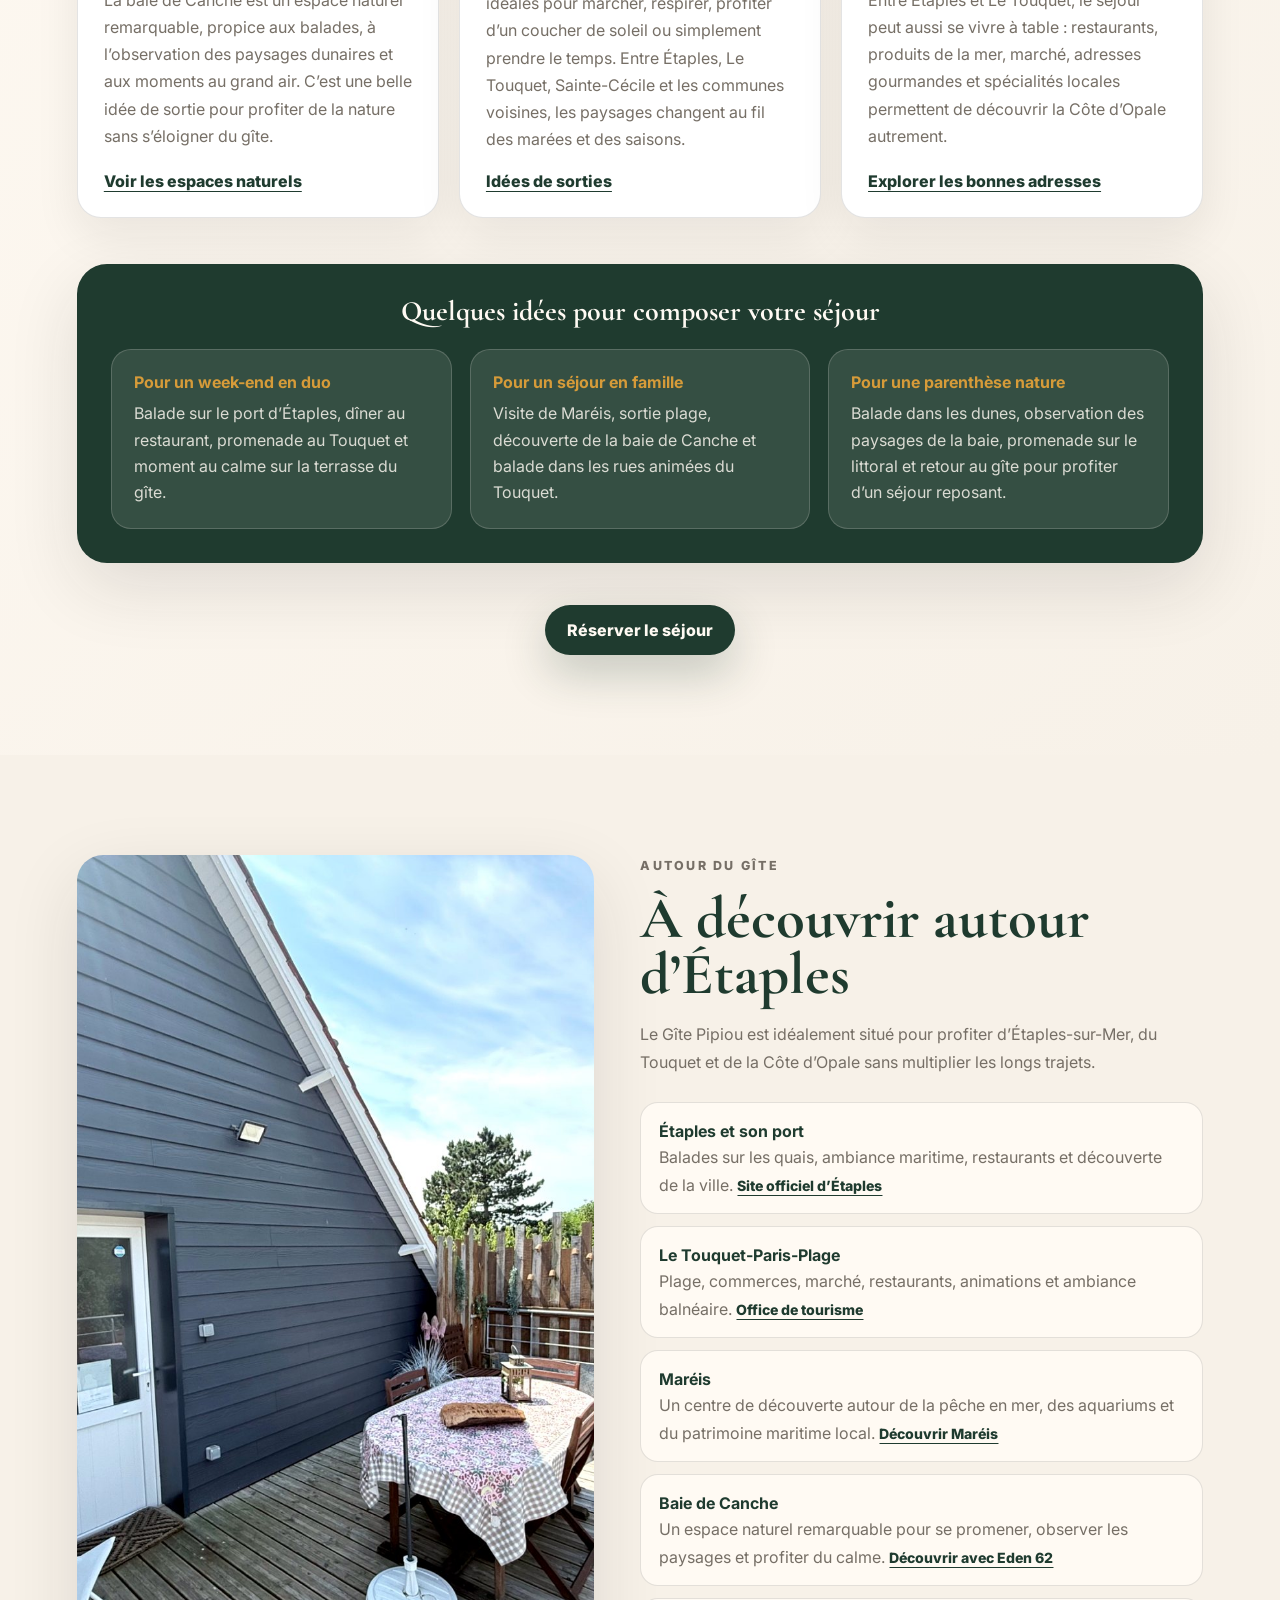
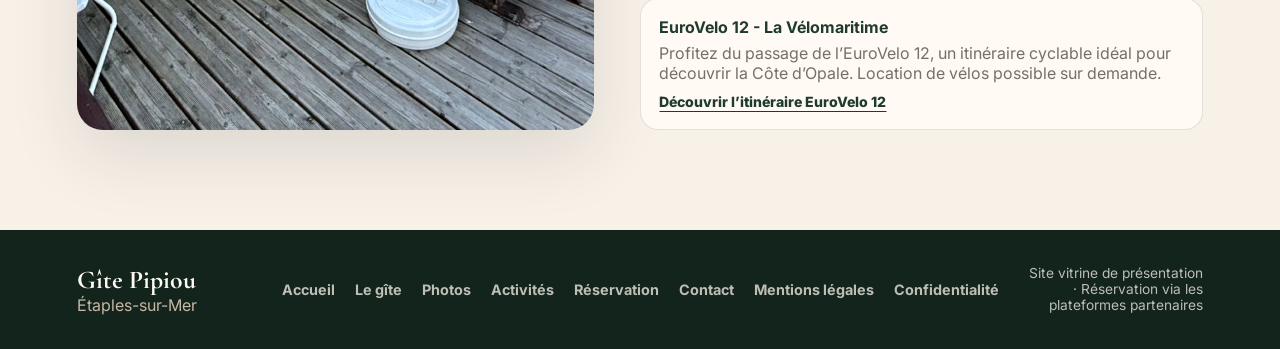
==== commit 9fac09d9: "Ajout mentions légales et mises à jour du gîte" ====
--- a/activites.html
+++ b/activites.html
@@ -15,15 +15,15 @@
   <meta property="og:title" content="Activités autour du Gîte Pipiou" />
   <meta property="og:description" content="Étaples-sur-Mer, Le Touquet, Maréis, baie de Canche, plages, restaurants et balades sur la Côte d’Opale." />
   <meta property="og:url" content="https://www.gite-pipiou-etaples.fr/activites" />
-  <meta property="og:image" content="https://www.gite-pipiou-etaples.fr/assets/images/pipiou-salon-principal.jpeg" />
-  <meta property="og:image:alt" content="Gîte Pipiou à Étaples-sur-Mer" />
+  <meta property="og:image" content="https://www.gite-pipiou-etaples.fr/assets/images/terrasse-arbres-gite-pipiou.jpeg" />
+  <meta property="og:image:alt" content="Terrasse arborée du Gîte Pipiou à Étaples-sur-Mer" />
 
   <meta name="twitter:card" content="summary_large_image" />
   <meta name="twitter:title" content="Activités autour du Gîte Pipiou" />
   <meta name="twitter:description" content="Étaples-sur-Mer, Le Touquet, Maréis, baie de Canche, plages, restaurants et balades sur la Côte d’Opale." />
-  <meta name="twitter:image" content="https://www.gite-pipiou-etaples.fr/assets/images/pipiou-salon-principal.jpeg" />
-
-  <link rel="preload" as="image" href="assets/images/pipiou-salon-principal.jpeg" type="image/jpeg" fetchpriority="high" />
+  <meta name="twitter:image" content="https://www.gite-pipiou-etaples.fr/assets/images/terrasse-arbres-gite-pipiou.jpeg" />
+
+  <link rel="preload" as="image" href="assets/images/terrasse-arbres-gite-pipiou.jpeg" type="image/jpeg" fetchpriority="high" />
   <link rel="preconnect" href="https://fonts.googleapis.com">
   <link rel="preconnect" href="https://fonts.gstatic.com" crossorigin>
   <link href="https://fonts.googleapis.com/css2?family=Cormorant+Garamond:wght@500;600;700&amp;family=Inter:wght@400;500;600;700&amp;display=swap" rel="stylesheet">
@@ -83,7 +83,7 @@
 
   <main>
     <section class="hero page-hero activities-hero">
-      <div class="hero-bg" role="img" aria-label="Gîte Pipiou à Étaples-sur-Mer"></div>
+      <div class="hero-bg" role="img" aria-label="Terrasse arborée du Gîte Pipiou à Étaples-sur-Mer"></div>
       <div class="hero-overlay"></div>
       <div class="hero-content reveal">
         <p class="eyebrow">Côte d’Opale</p>
--- a/style.css
+++ b/style.css
@@ -534,8 +534,8 @@
 }
 .gite-hero .hero-bg { background-image: url("assets/images/pipiou-sejour-cuisine.jpeg"); }
 .photos-hero .hero-bg { background-image: url("assets/images/pipiou-terrasse-large.jpeg"); }
-.activities-hero .hero-bg { background-image: url("assets/images/pipiou-terrasse-principale.jpeg"); }
-.reservation-hero .hero-bg { background-image: url("assets/images/pipiou-salon-principal.jpeg"); }
+.activities-hero .hero-bg { background-image: url("assets/images/terrasse-arbres-gite-pipiou.jpeg"); }
+.reservation-hero .hero-bg { background-image: url("assets/images/pipiou-chambre-principale.jpeg"); }
 .contact-hero .hero-bg { background-image: url("assets/images/pipiou-terrasse-principale.jpeg"); }
 .contact-section {
   background: #fff;
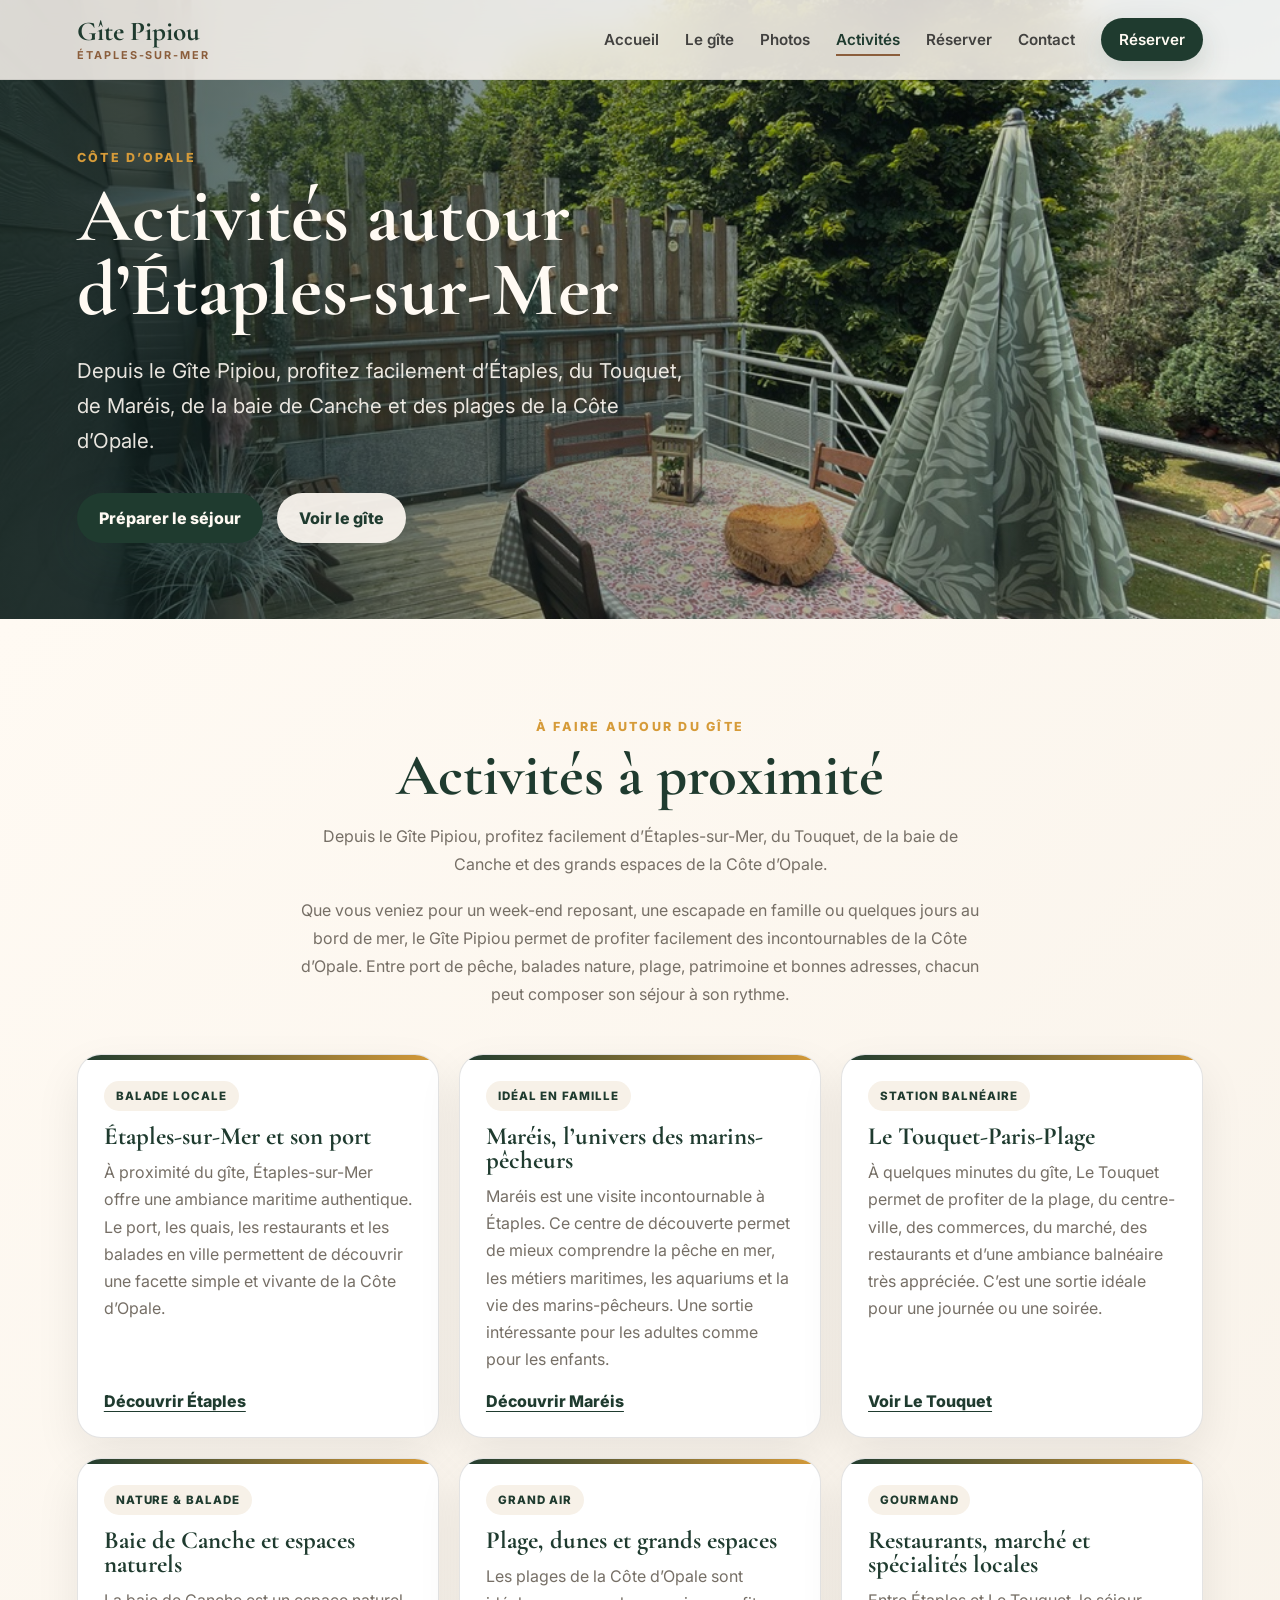
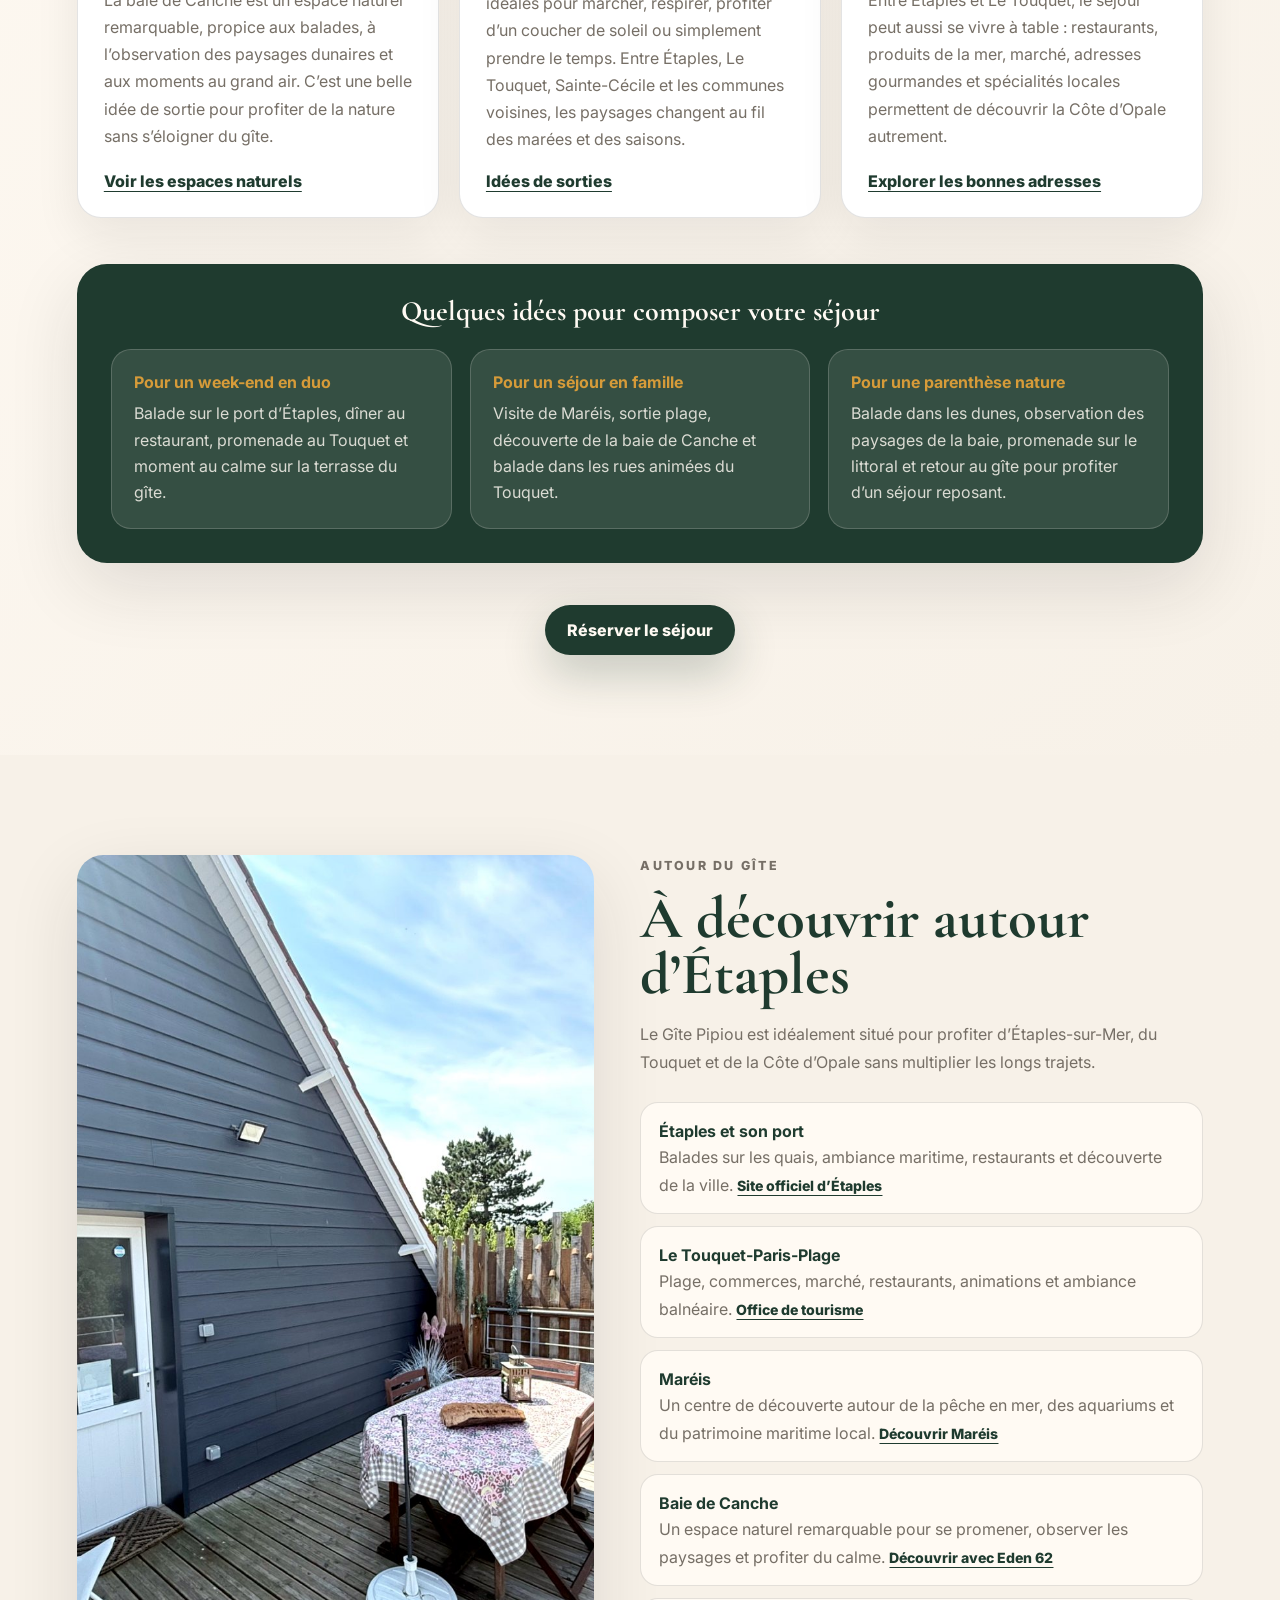
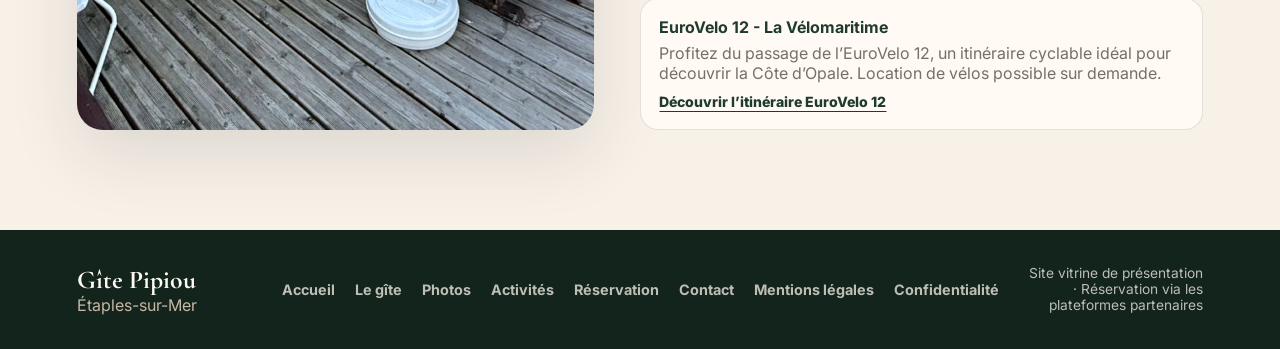
==== commit c42953be: "Affiche la terrasse sur la page Activités" ====
--- a/activites.html
+++ b/activites.html
@@ -83,7 +83,13 @@
 
   <main>
     <section class="hero page-hero activities-hero">
-      <div class="hero-bg" role="img" aria-label="Terrasse arborée du Gîte Pipiou à Étaples-sur-Mer"></div>
+      <img
+        class="hero-bg hero-bg-img"
+        src="assets/images/terrasse-arbres-gite-pipiou.jpeg"
+        alt="Terrasse arborée du Gîte Pipiou à Étaples-sur-Mer"
+        fetchpriority="high"
+        decoding="async"
+      />
       <div class="hero-overlay"></div>
       <div class="hero-content reveal">
         <p class="eyebrow">Côte d’Opale</p>
--- a/style.css
+++ b/style.css
@@ -95,6 +95,12 @@
   background-size: cover;
   background-position: center;
   transform: scale(1.03);
+}
+.hero-bg-img {
+  width: 100%;
+  height: 100%;
+  object-fit: cover;
+  object-position: center;
 }
 .hero-overlay {
   background: linear-gradient(90deg, rgba(18,36,28,.76), rgba(18,36,28,.42) 47%, rgba(18,36,28,.12));
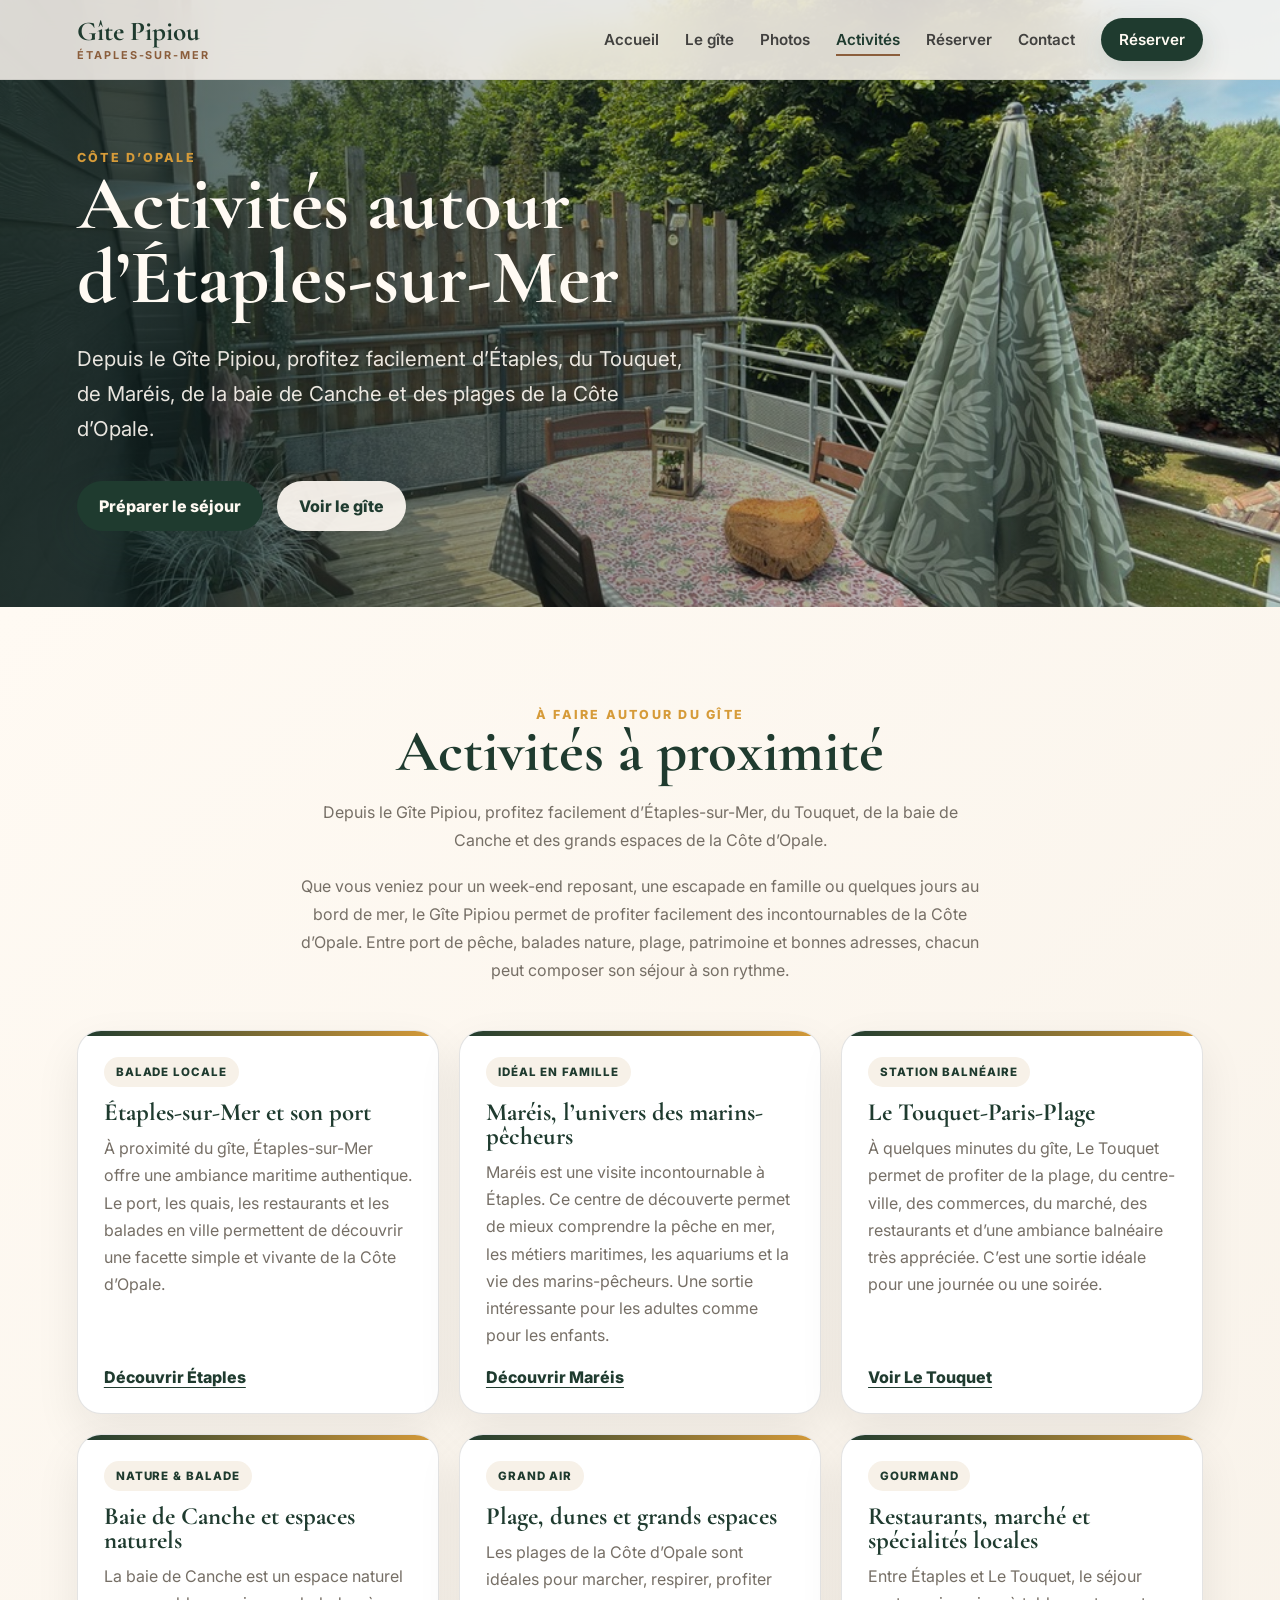
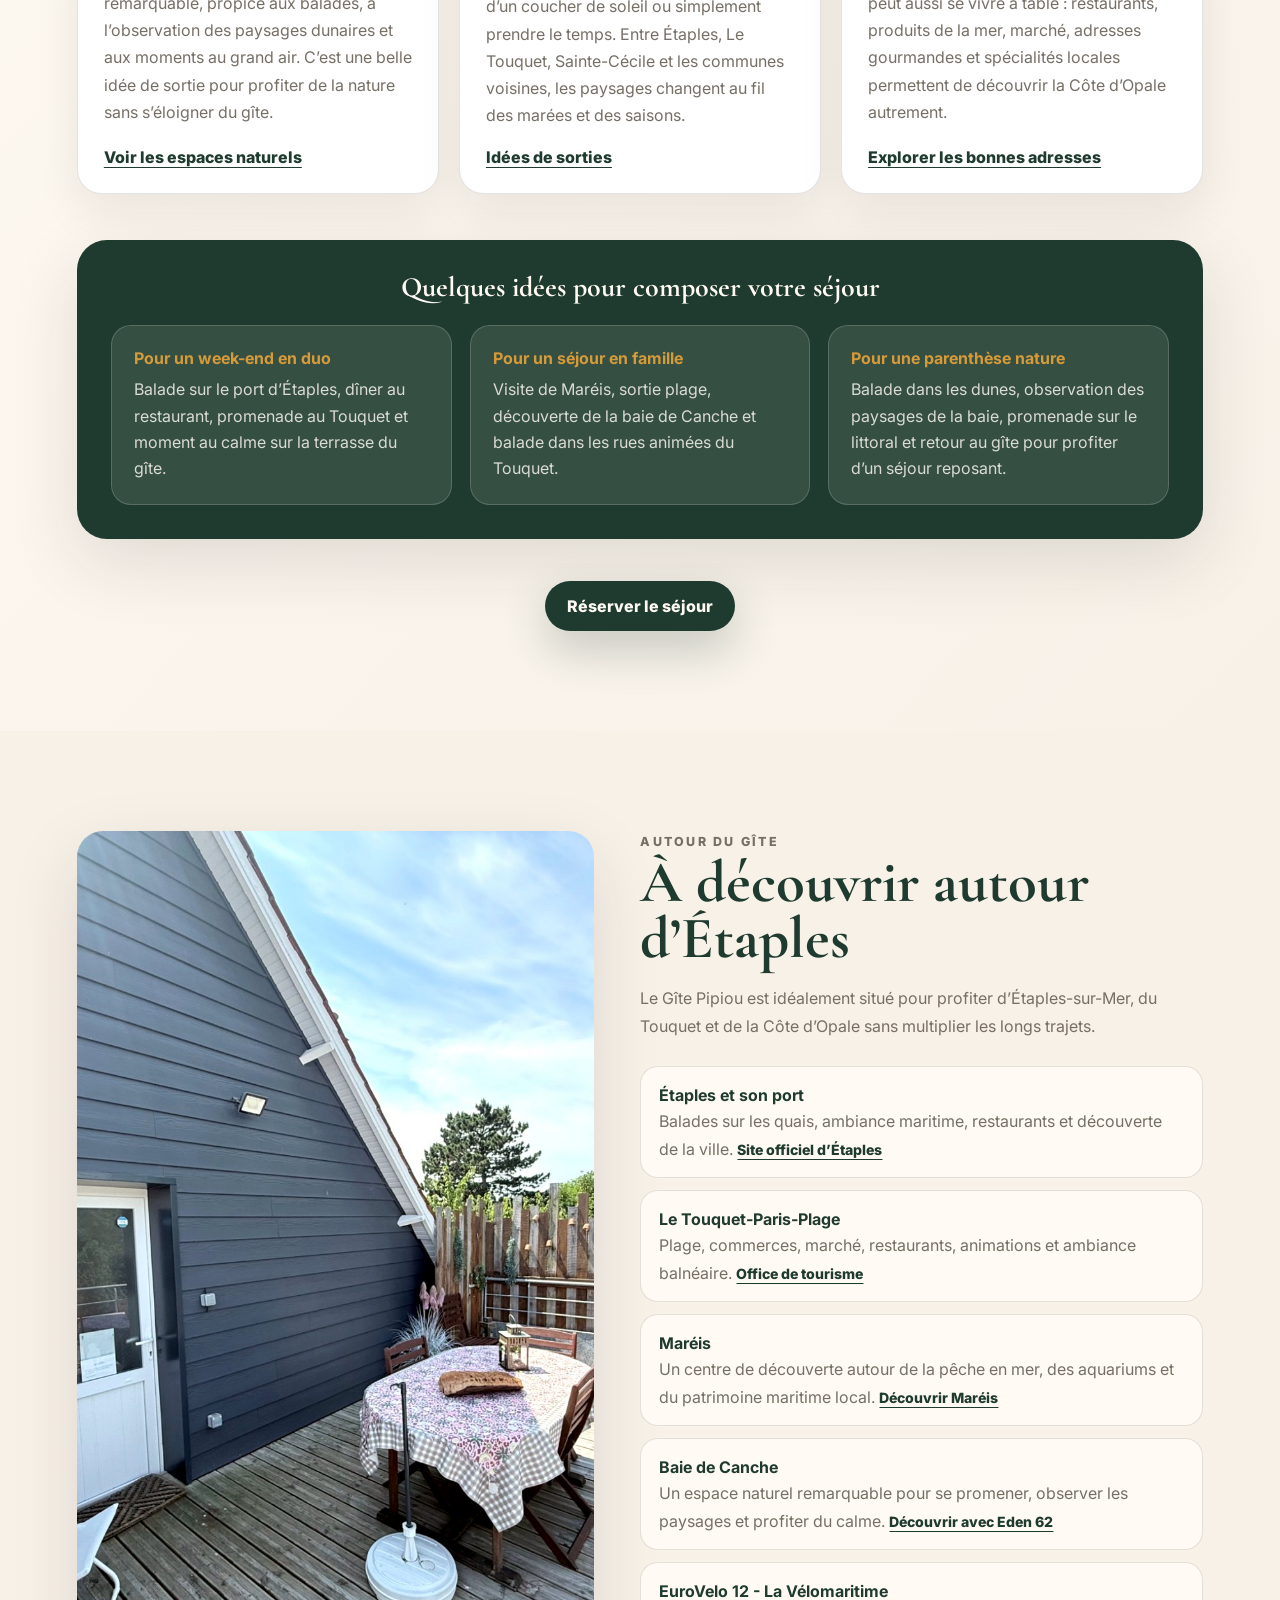
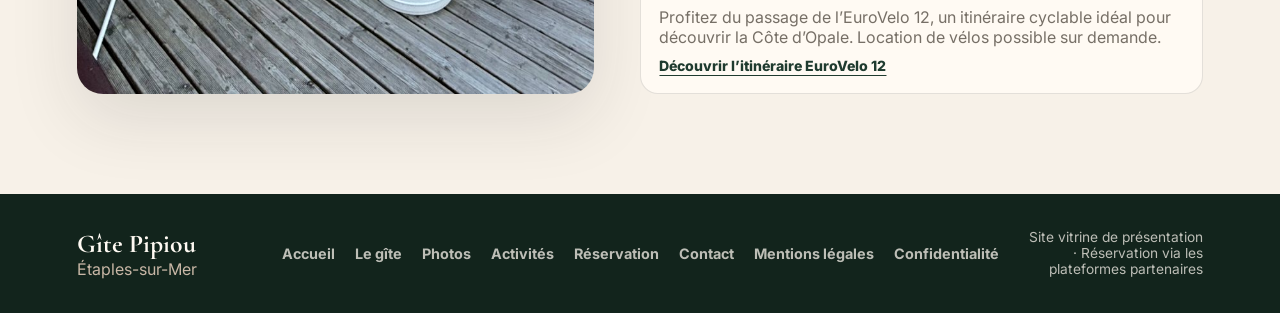
==== commit 0ae9e8fe: "Remplacement de l'ancien domaine par le domaine officiel" ====
--- a/activites.html
+++ b/activites.html
@@ -7,21 +7,21 @@
   <meta name="description" content="Découvrez les activités à faire autour du Gîte Pipiou : Étaples-sur-Mer, Le Touquet, Maréis, baie de Canche, plages, restaurants et balades sur la Côte d’Opale." />
   <meta name="robots" content="index, follow, max-image-preview:large, max-snippet:-1, max-video-preview:-1" />
   <meta name="theme-color" content="#f5efe5" />
-  <link rel="canonical" href="https://www.gite-pipiou-etaples.fr/activites" />
+  <link rel="canonical" href="https://www.gite-pipiou.fr/activites" />
 
   <meta property="og:type" content="website" />
   <meta property="og:locale" content="fr_FR" />
   <meta property="og:site_name" content="Gîte Pipiou" />
   <meta property="og:title" content="Activités autour du Gîte Pipiou" />
   <meta property="og:description" content="Étaples-sur-Mer, Le Touquet, Maréis, baie de Canche, plages, restaurants et balades sur la Côte d’Opale." />
-  <meta property="og:url" content="https://www.gite-pipiou-etaples.fr/activites" />
-  <meta property="og:image" content="https://www.gite-pipiou-etaples.fr/assets/images/terrasse-arbres-gite-pipiou.jpeg" />
+  <meta property="og:url" content="https://www.gite-pipiou.fr/activites" />
+  <meta property="og:image" content="https://www.gite-pipiou.fr/assets/images/terrasse-arbres-gite-pipiou.jpeg" />
   <meta property="og:image:alt" content="Terrasse arborée du Gîte Pipiou à Étaples-sur-Mer" />
 
   <meta name="twitter:card" content="summary_large_image" />
   <meta name="twitter:title" content="Activités autour du Gîte Pipiou" />
   <meta name="twitter:description" content="Étaples-sur-Mer, Le Touquet, Maréis, baie de Canche, plages, restaurants et balades sur la Côte d’Opale." />
-  <meta name="twitter:image" content="https://www.gite-pipiou-etaples.fr/assets/images/terrasse-arbres-gite-pipiou.jpeg" />
+  <meta name="twitter:image" content="https://www.gite-pipiou.fr/assets/images/terrasse-arbres-gite-pipiou.jpeg" />
 
   <link rel="preload" as="image" href="assets/images/terrasse-arbres-gite-pipiou.jpeg" type="image/jpeg" fetchpriority="high" />
   <link rel="preconnect" href="https://fonts.googleapis.com">
@@ -36,11 +36,11 @@
       "name": "Gîte Pipiou",
       "starRating": { "@type": "Rating", "ratingValue": "3" },
       "description": "Meublé de tourisme classé 3 étoiles pour 2 à 4 personnes avec terrasse et parking à Étaples-sur-Mer, près du Touquet et de la Côte d’Opale.",
-      "url": "https://www.gite-pipiou-etaples.fr/",
+      "url": "https://www.gite-pipiou.fr/",
       "image": [
-        "https://www.gite-pipiou-etaples.fr/assets/images/pipiou-salon-principal.jpeg",
-        "https://www.gite-pipiou-etaples.fr/assets/images/pipiou-chambre-principale.jpeg",
-        "https://www.gite-pipiou-etaples.fr/assets/images/pipiou-terrasse-principale.jpeg"
+        "https://www.gite-pipiou.fr/assets/images/pipiou-salon-principal.jpeg",
+        "https://www.gite-pipiou.fr/assets/images/pipiou-chambre-principale.jpeg",
+        "https://www.gite-pipiou.fr/assets/images/pipiou-terrasse-principale.jpeg"
       ],
       "address": {
         "@type": "PostalAddress",
--- a/style.css
+++ b/style.css
@@ -107,7 +107,7 @@
 }
 .hero-content { position: relative; max-width: 780px; }
 .eyebrow, .section-kicker {
-  margin: 0 0 14px;
+  margin: 0 0 2px;
   color: var(--ochre);
   text-transform: uppercase;
   letter-spacing: .18em;
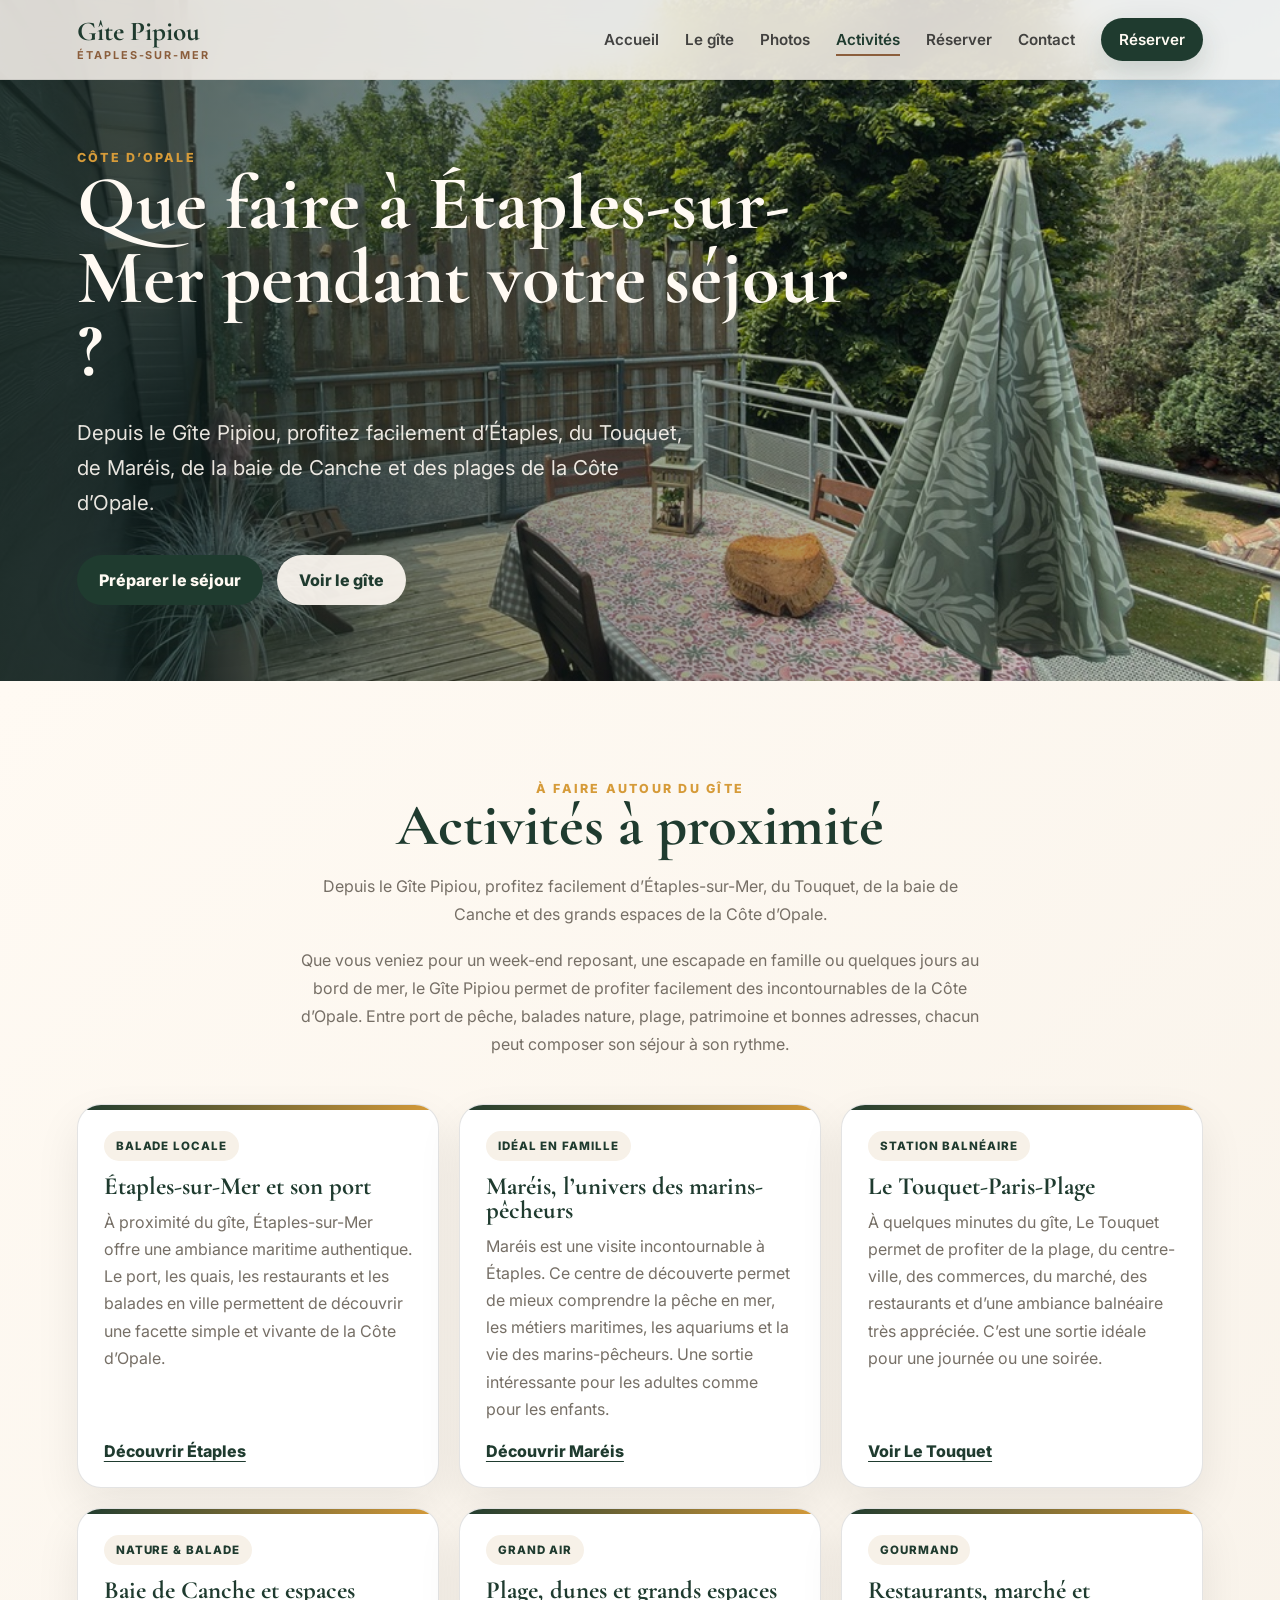
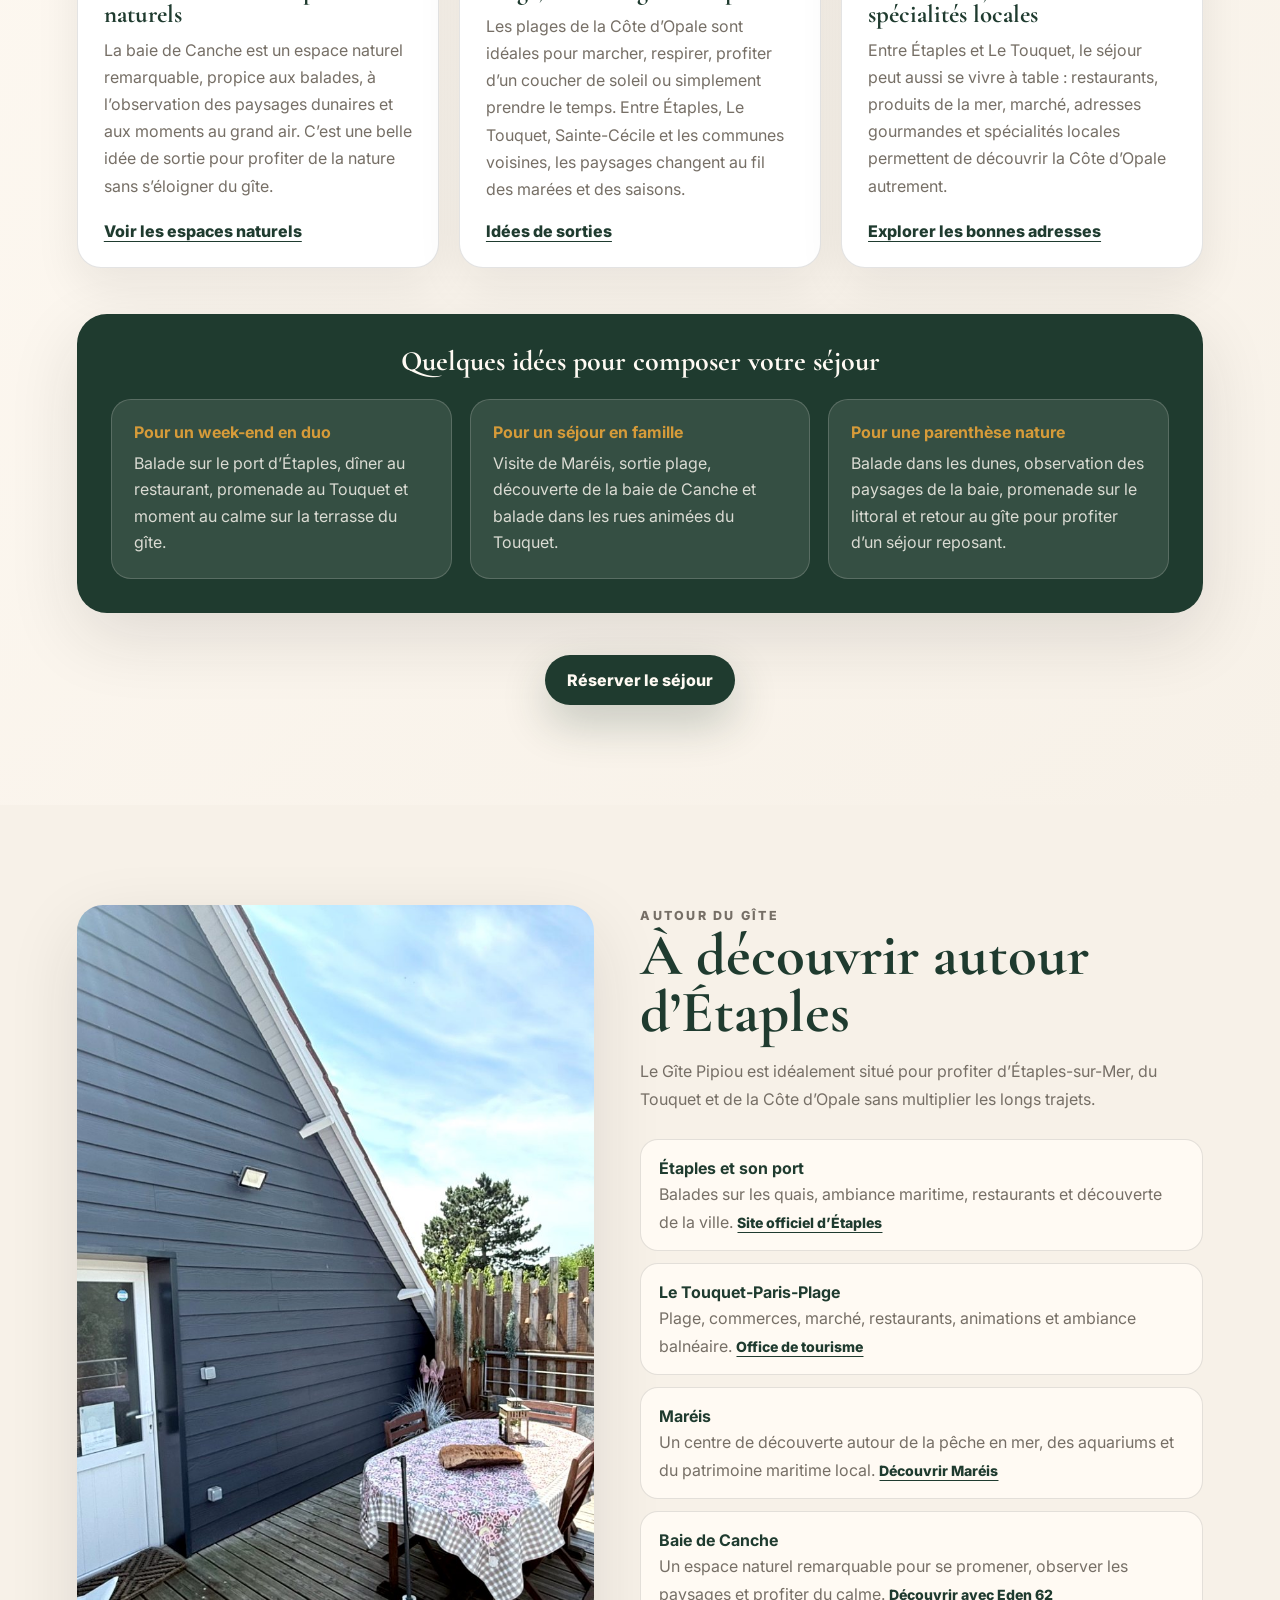
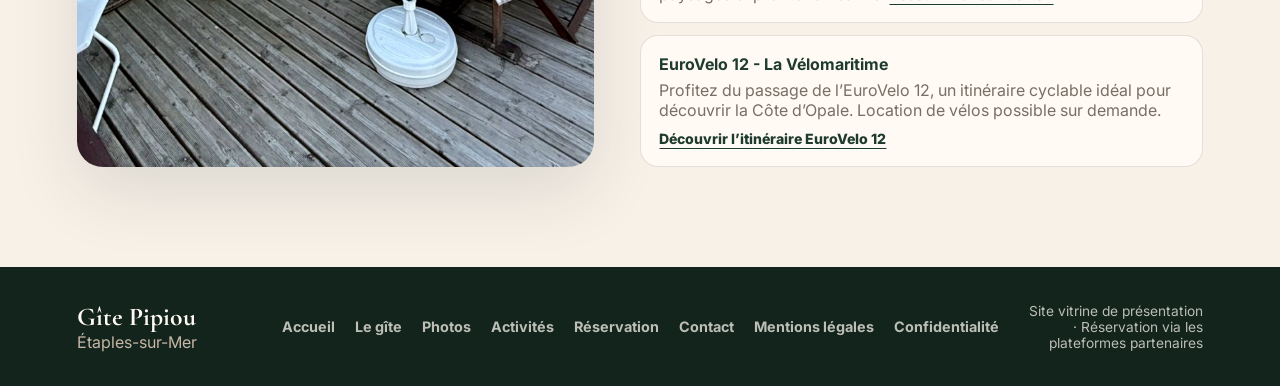
==== commit 6491159d: "Améliore le ciblage SEO local" ====
--- a/activites.html
+++ b/activites.html
@@ -3,8 +3,8 @@
 <head>
   <meta charset="UTF-8" />
   <meta name="viewport" content="width=device-width, initial-scale=1.0" />
-  <title>Activités autour d’Étaples-sur-Mer | Gîte Pipiou Côte d’Opale</title>
-  <meta name="description" content="Découvrez les activités à faire autour du Gîte Pipiou : Étaples-sur-Mer, Le Touquet, Maréis, baie de Canche, plages, restaurants et balades sur la Côte d’Opale." />
+  <title>Que faire à Étaples-sur-Mer ? Activités et sorties | Gîte Pipiou</title>
+  <meta name="description" content="Que faire à Étaples-sur-Mer ? Découvrez le port, Maréis, la baie de Canche, Le Touquet, les plages, restaurants et balades autour du Gîte Pipiou." />
   <meta name="robots" content="index, follow, max-image-preview:large, max-snippet:-1, max-video-preview:-1" />
   <meta name="theme-color" content="#f5efe5" />
   <link rel="canonical" href="https://www.gite-pipiou.fr/activites" />
@@ -61,7 +61,7 @@
 </head>
 <body>
   <header class="site-header" id="top">
-    <a class="brand" href="index.html" aria-label="Retour à l'accueil">
+    <a class="brand" href="/" aria-label="Retour à l'accueil">
       <span class="brand-name">Gîte Pipiou</span>
       <span class="brand-place">Étaples-sur-Mer</span>
     </a>
@@ -71,13 +71,13 @@
     </button>
 
     <nav class="main-nav" aria-label="Navigation principale">
-      <a href="index.html">Accueil</a>
-      <a href="gite.html">Le gîte</a>
-      <a href="photos.html">Photos</a>
-      <a href="activites.html" aria-current="page">Activités</a>
-      <a href="reservation.html">Réserver</a>
-      <a href="contact.html">Contact</a>
-      <a class="nav-cta" href="reservation.html">Réserver</a>
+      <a href="/">Accueil</a>
+      <a href="/gite">Le gîte</a>
+      <a href="/photos">Photos</a>
+      <a href="/activites" aria-current="page">Activités</a>
+      <a href="/reservation">Réserver</a>
+      <a href="/contact">Contact</a>
+      <a class="nav-cta" href="/reservation">Réserver</a>
     </nav>
   </header>
 
@@ -93,11 +93,11 @@
       <div class="hero-overlay"></div>
       <div class="hero-content reveal">
         <p class="eyebrow">Côte d’Opale</p>
-        <h1>Activités autour d’Étaples-sur-Mer</h1>
+        <h1>Que faire à Étaples-sur-Mer pendant votre séjour ?</h1>
         <p class="hero-text">Depuis le Gîte Pipiou, profitez facilement d’Étaples, du Touquet, de Maréis, de la baie de Canche et des plages de la Côte d’Opale.</p>
         <div class="hero-actions">
-          <a class="btn btn-primary" href="reservation.html">Préparer le séjour</a>
-          <a class="btn btn-light" href="photos.html">Voir le gîte</a>
+          <a class="btn btn-primary" href="/reservation">Préparer le séjour</a>
+          <a class="btn btn-light" href="/photos">Voir le gîte</a>
         </div>
       </div>
     </section>
@@ -165,7 +165,7 @@
 </div>
 </div>
 <div class="activities-cta reveal">
-<a class="btn btn-primary" href="reservation.html">Réserver le séjour</a>
+<a class="btn btn-primary" href="/reservation">Réserver le séjour</a>
 </div>
 </section>
 
@@ -214,14 +214,14 @@
       <span>Étaples-sur-Mer</span>
     </div>
     <nav aria-label="Navigation pied de page">
-      <a href="index.html">Accueil</a>
-      <a href="gite.html">Le gîte</a>
-      <a href="photos.html">Photos</a>
-      <a href="activites.html">Activités</a>
-      <a href="reservation.html">Réservation</a>
-      <a href="contact.html">Contact</a>
-      <a href="mentions-legales.html">Mentions légales</a>
-      <a href="politique-confidentialite.html">Confidentialité</a>
+      <a href="/">Accueil</a>
+      <a href="/gite">Le gîte</a>
+      <a href="/photos">Photos</a>
+      <a href="/activites">Activités</a>
+      <a href="/reservation">Réservation</a>
+      <a href="/contact">Contact</a>
+      <a href="/mentions-legales">Mentions légales</a>
+      <a href="/politique-confidentialite">Confidentialité</a>
     </nav>
     <p>Site vitrine de présentation · Réservation via les plateformes partenaires</p>
   </footer>
--- a/style.css
+++ b/style.css
@@ -390,6 +390,54 @@
 
 .booking-call { grid-column: 1 / -1; width: min(100%, 330px) !important; justify-self: center; }
 .booking-box .booking-note { margin-top: 24px !important; font-size: .88rem; }
+
+.inline-link {
+  color: var(--forest);
+  font-weight: 800;
+  text-decoration: underline;
+  text-decoration-color: rgba(139, 94, 60, .45);
+  text-underline-offset: 4px;
+}
+.inline-link:hover { color: var(--wood); }
+
+.faq-section { background: #fff; }
+.faq-list {
+  display: grid;
+  gap: 14px;
+  max-width: 900px;
+  margin: 0 auto;
+}
+.faq-list details {
+  border: 1px solid var(--line);
+  border-radius: 20px;
+  background: var(--cream);
+  box-shadow: 0 12px 32px rgba(31,31,31,.05);
+}
+.faq-list summary {
+  position: relative;
+  padding: 22px 58px 22px 24px;
+  color: var(--forest);
+  font-weight: 800;
+  cursor: pointer;
+  list-style: none;
+}
+.faq-list summary::-webkit-details-marker { display: none; }
+.faq-list summary::after {
+  content: "+";
+  position: absolute;
+  top: 50%;
+  right: 24px;
+  transform: translateY(-50%);
+  color: var(--wood);
+  font-size: 1.5rem;
+}
+.faq-list details[open] summary::after { content: "−"; }
+.faq-list p {
+  margin: 0;
+  padding: 0 24px 22px;
+  color: var(--muted);
+  line-height: 1.75;
+}
 
 .site-footer {
   display: grid;
@@ -494,6 +542,7 @@
   .booking-actions { grid-template-columns: 1fr; }
 
   .booking-call { grid-column: auto; width: 100% !important; }
+  .hero h1 { font-size: clamp(2.65rem, 13vw, 3.6rem); }
   h1 { font-size: clamp(2.85rem, 17vw, 4.3rem); }
   h2 { font-size: clamp(2.1rem, 12vw, 3.5rem); }
 }
